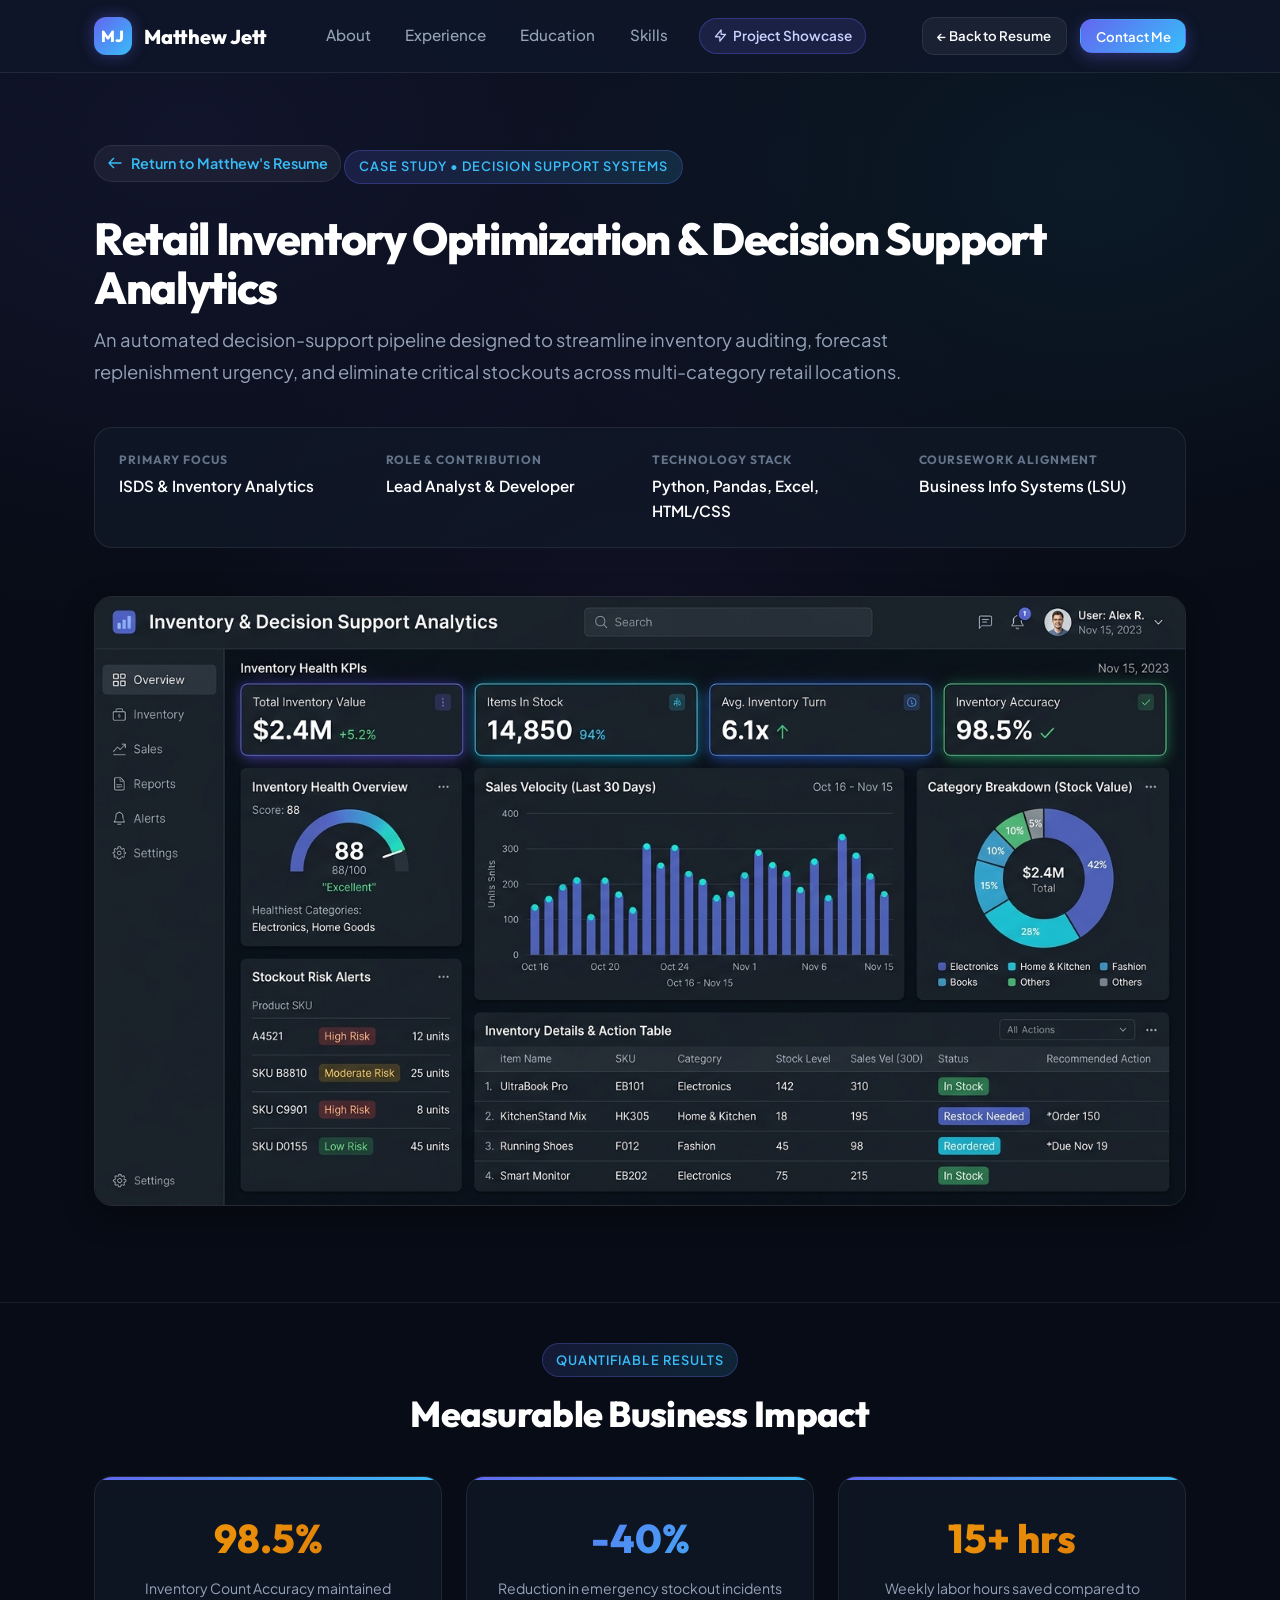
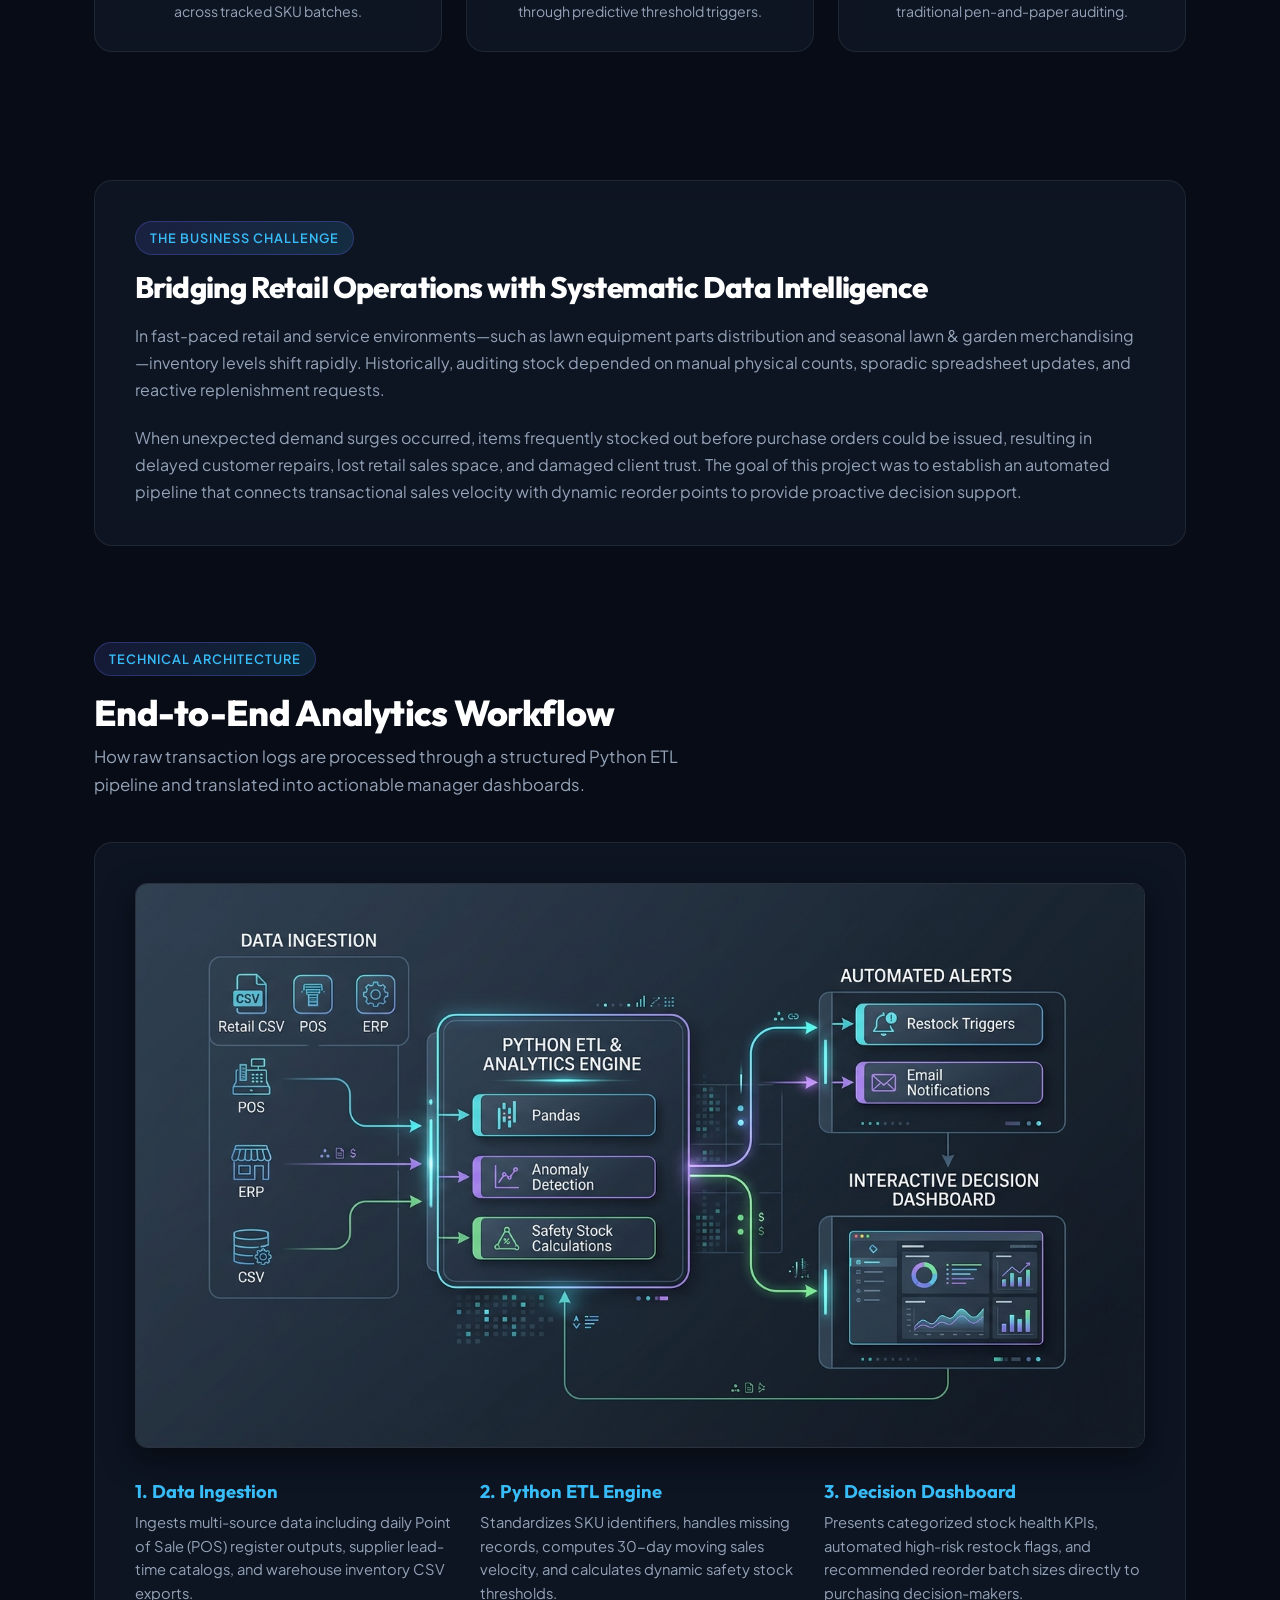
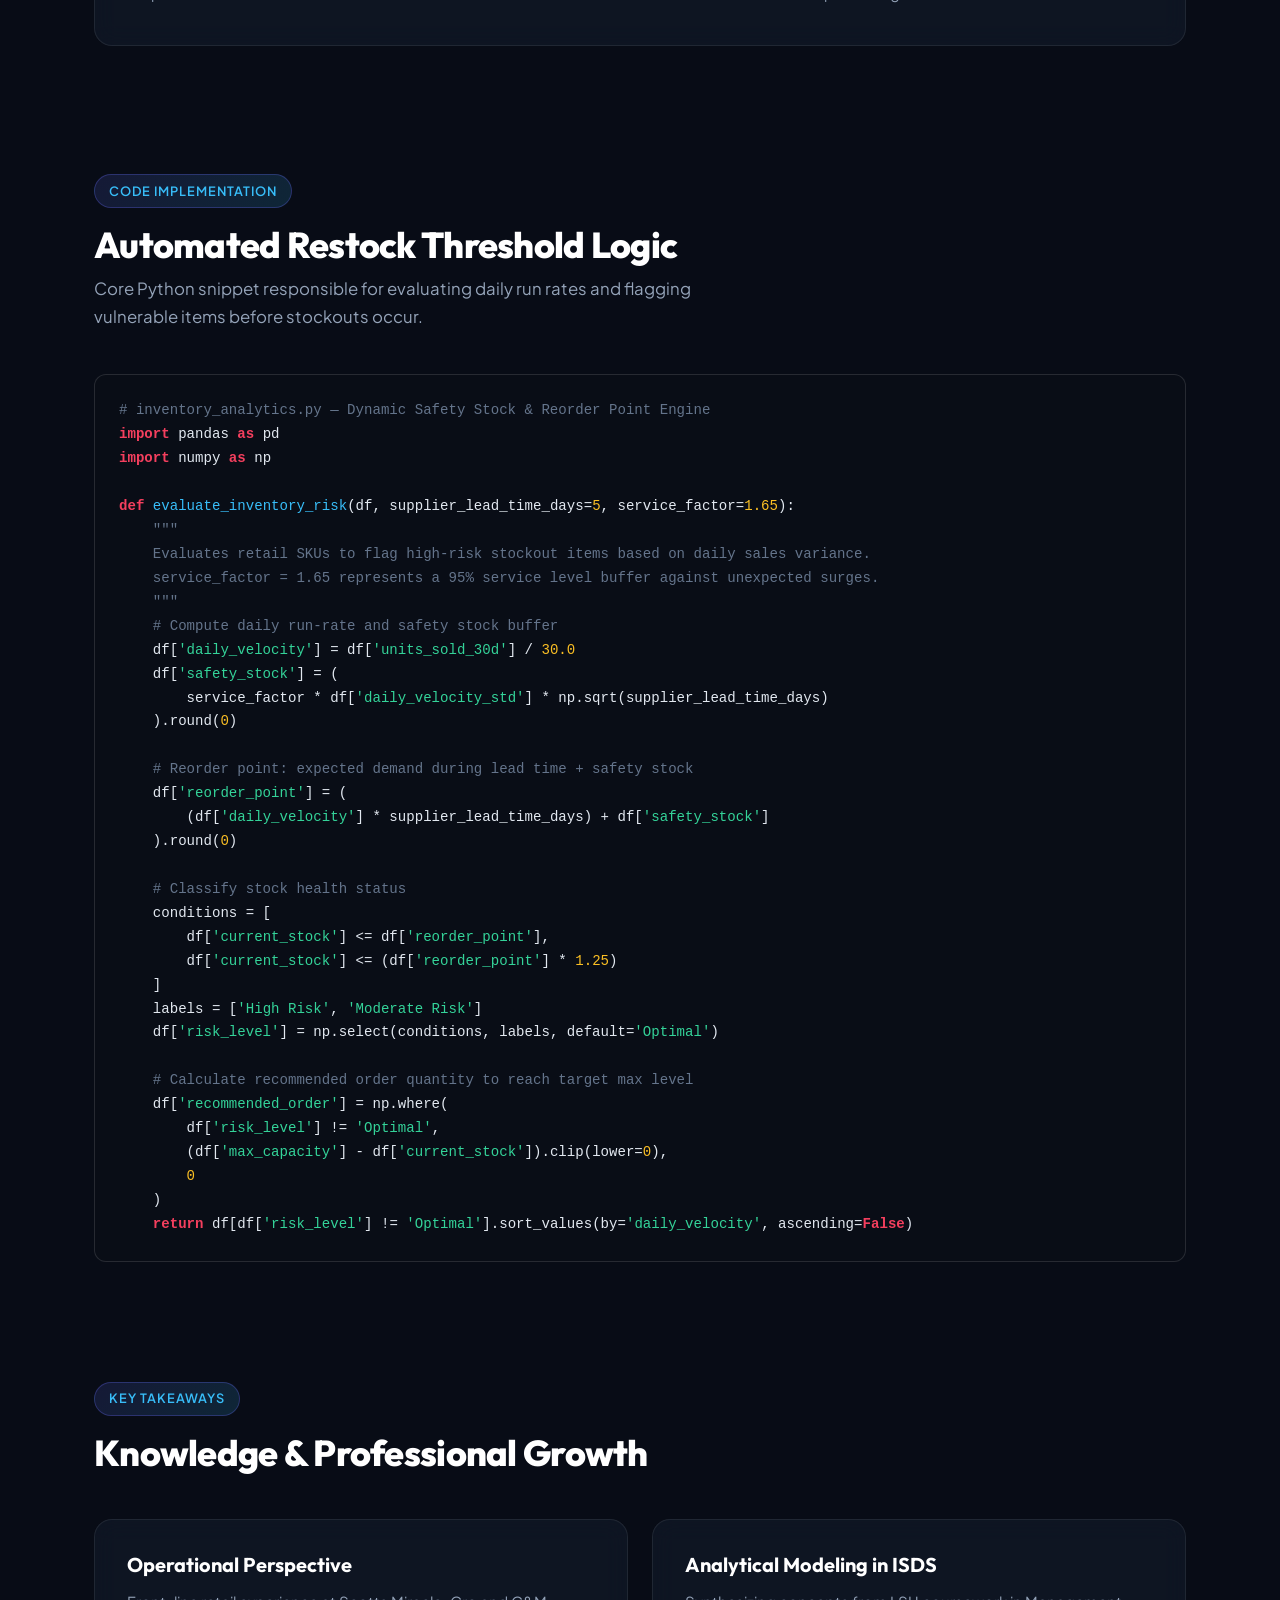
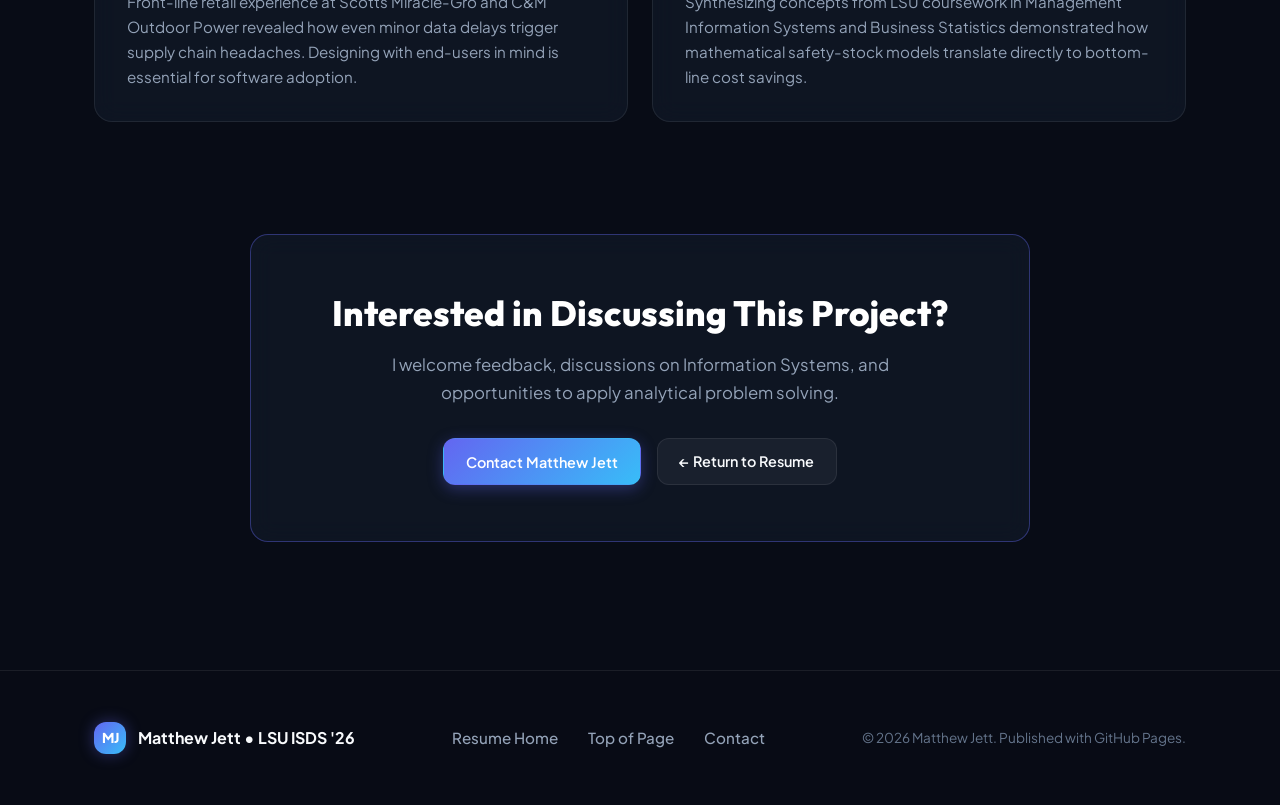
==== project.html @ 6f2dfeb3 "Launch Matthew Jett resume and project showcase website" ====
<!DOCTYPE html>
<html lang="en">
<head>
  <meta charset="UTF-8">
  <meta name="viewport" content="width=device-width, initial-scale=1.0">
  <meta name="description" content="Retail Inventory Optimization & Decision Support Analytics — Project case study by Matthew Jett, LSU Information Systems and Decision Sciences.">
  <meta name="keywords" content="Matthew Jett, Project, Inventory Analytics, Python, Excel, Decision Support Systems, ISDS, LSU">
  <meta name="author" content="Matthew Jett">

  <title>Retail Inventory & Decision Support Analytics | Matthew Jett Project Showcase</title>

  <!-- Preconnect to Google Fonts -->
  <link rel="preconnect" href="https://fonts.googleapis.com">
  <link rel="preconnect" href="https://fonts.gstatic.com" crossorigin>

  <!-- Stylesheet -->
  <link rel="stylesheet" href="./css/style.css">
</head>
<body>

  <!-- =========================================================================
       NAVIGATION BAR
       ========================================================================= -->
  <header class="navbar" id="navbar">
    <div class="container nav-container">
      <a href="./index.html" class="nav-brand" aria-label="Matthew Jett Home">
        <div class="brand-monogram">MJ</div>
        <span>Matthew Jett</span>
      </a>

      <!-- Navigation Links -->
      <nav>
        <ul class="nav-menu" id="navMenu">
          <li><a href="./index.html#about" class="nav-link">About</a></li>
          <li><a href="./index.html#experience" class="nav-link">Experience</a></li>
          <li><a href="./index.html#education" class="nav-link">Education</a></li>
          <li><a href="./index.html#skills" class="nav-link">Skills</a></li>
          <li>
            <a href="./project.html" class="nav-link-badge active">
              <svg width="15" height="15" fill="none" viewBox="0 0 24 24" stroke="currentColor">
                <path stroke-linecap="round" stroke-linejoin="round" stroke-width="2" d="M13 10V3L4 14h7v7l9-11h-7z" />
              </svg>
              Project Showcase
            </a>
          </li>
        </ul>
      </nav>

      <!-- Nav Actions -->
      <div class="nav-actions">
        <a href="./index.html" class="btn btn-secondary btn-sm" id="navBackResumeBtn">
          ← Back to Resume
        </a>
        <button type="button" class="btn btn-primary btn-sm js-open-contact" id="navContactBtn">
          Contact Me
        </button>
        <button type="button" class="nav-toggle" id="navToggle" aria-label="Toggle navigation menu" aria-expanded="false">
          <svg width="22" height="22" fill="none" viewBox="0 0 24 24" stroke="currentColor">
            <path stroke-linecap="round" stroke-linejoin="round" stroke-width="2" d="M4 6h16M4 12h16m-7 6h7" />
          </svg>
        </button>
      </div>
    </div>
  </header>

  <main>
    <!-- =========================================================================
         PROJECT HERO SECTION
         ========================================================================= -->
    <section class="section project-hero">
      <div class="container">
        <a href="./index.html" class="back-link">
          <svg width="16" height="16" fill="none" viewBox="0 0 24 24" stroke="currentColor">
            <path stroke-linecap="round" stroke-linejoin="round" stroke-width="2" d="M10 19l-7-7m0 0l7-7m-7 7h18" />
          </svg>
          Return to Matthew's Resume
        </a>

        <div class="section-tag">Case Study • Decision Support Systems</div>
        <h1 class="hero-title" style="font-size: 2.8rem; margin-top: 0.5rem;">
          Retail Inventory Optimization &amp; Decision Support Analytics
        </h1>
        <p class="hero-bio" style="max-width: 820px; font-size: 1.15rem;">
          An automated decision-support pipeline designed to streamline inventory auditing, 
          forecast replenishment urgency, and eliminate critical stockouts across multi-category retail locations.
        </p>

        <!-- Project Metadata Strip -->
        <div class="project-meta-grid">
          <div class="proj-meta-item">
            <h4>Primary Focus</h4>
            <p>ISDS &amp; Inventory Analytics</p>
          </div>
          <div class="proj-meta-item">
            <h4>Role &amp; Contribution</h4>
            <p>Lead Analyst &amp; Developer</p>
          </div>
          <div class="proj-meta-item">
            <h4>Technology Stack</h4>
            <p>Python, Pandas, Excel, HTML/CSS</p>
          </div>
          <div class="proj-meta-item">
            <h4>Coursework Alignment</h4>
            <p>Business Info Systems (LSU)</p>
          </div>
        </div>

        <!-- Featured Dashboard Visual -->
        <div class="project-showcase-preview">
          <img src="./assets/images/dashboard-preview.jpg" alt="Retail Inventory and Decision Support Analytics Interactive Dashboard Mockup" loading="lazy">
        </div>
      </div>
    </section>

    <!-- =========================================================================
         KEY IMPACT METRICS
         ========================================================================= -->
    <section class="section" style="padding: 2.5rem 0;">
      <div class="container">
        <div class="section-header" style="text-align: center; margin-bottom: 2rem;">
          <span class="section-tag">Quantifiable Results</span>
          <h2 class="section-title">Measurable Business Impact</h2>
        </div>

        <div class="metrics-grid">
          <div class="metric-card card card-glow-accent">
            <div class="metric-number text-gold">98.5%</div>
            <div class="metric-desc">Inventory Count Accuracy maintained across tracked SKU batches.</div>
          </div>
          <div class="metric-card card card-glow-accent">
            <div class="metric-number text-gradient">-40%</div>
            <div class="metric-desc">Reduction in emergency stockout incidents through predictive threshold triggers.</div>
          </div>
          <div class="metric-card card card-glow-accent">
            <div class="metric-number text-gold">15+ hrs</div>
            <div class="metric-desc">Weekly labor hours saved compared to traditional pen-and-paper auditing.</div>
          </div>
        </div>
      </div>
    </section>

    <!-- =========================================================================
         PROBLEM STATEMENT & OPERATIONAL BACKGROUND
         ========================================================================= -->
    <section class="section" style="padding: 3rem 0;">
      <div class="container">
        <div class="card" style="padding: 2.5rem;">
          <span class="section-tag">The Business Challenge</span>
          <h2 class="section-title" style="font-size: 1.85rem; margin-bottom: 1rem;">
            Bridging Retail Operations with Systematic Data Intelligence
          </h2>
          <p style="font-size: 1rem; color: var(--text-secondary); line-height: 1.7; margin-bottom: 1.25rem;">
            In fast-paced retail and service environments—such as lawn equipment parts distribution and seasonal lawn &amp; garden merchandising—inventory levels shift rapidly. 
            Historically, auditing stock depended on manual physical counts, sporadic spreadsheet updates, and reactive replenishment requests.
          </p>
          <p style="font-size: 1rem; color: var(--text-secondary); line-height: 1.7;">
            When unexpected demand surges occurred, items frequently stocked out before purchase orders could be issued, 
            resulting in delayed customer repairs, lost retail sales space, and damaged client trust. 
            The goal of this project was to establish an automated pipeline that connects transactional sales velocity with dynamic reorder points to provide proactive decision support.
          </p>
        </div>
      </div>
    </section>

    <!-- =========================================================================
         SYSTEM ARCHITECTURE & WORKFLOW
         ========================================================================= -->
    <section class="section" style="padding: 3rem 0;">
      <div class="container">
        <div class="section-header">
          <span class="section-tag">Technical Architecture</span>
          <h2 class="section-title">End-to-End Analytics Workflow</h2>
          <p class="section-subtitle">
            How raw transaction logs are processed through a structured Python ETL pipeline and translated into actionable manager dashboards.
          </p>
        </div>

        <div class="card" style="padding: 2.5rem; margin-bottom: 2rem;">
          <div class="spotlight-img-wrapper" style="margin-bottom: 2rem;">
            <img src="./assets/images/pipeline-diagram.jpg" alt="Data Ingestion, Python ETL, and Decision Dashboard Architecture" loading="lazy">
          </div>

          <div style="display: grid; grid-template-columns: repeat(auto-fit, minmax(260px, 1fr)); gap: 1.5rem;">
            <div>
              <h3 style="font-size: 1.15rem; margin-bottom: 0.5rem; color: var(--accent-secondary);">1. Data Ingestion</h3>
              <p style="font-size: 0.92rem; color: var(--text-secondary); line-height: 1.6;">
                Ingests multi-source data including daily Point of Sale (POS) register outputs, supplier lead-time catalogs, and warehouse inventory CSV exports.
              </p>
            </div>
            <div>
              <h3 style="font-size: 1.15rem; margin-bottom: 0.5rem; color: var(--accent-secondary);">2. Python ETL Engine</h3>
              <p style="font-size: 0.92rem; color: var(--text-secondary); line-height: 1.6;">
                Standardizes SKU identifiers, handles missing records, computes 30-day moving sales velocity, and calculates dynamic safety stock thresholds.
              </p>
            </div>
            <div>
              <h3 style="font-size: 1.15rem; margin-bottom: 0.5rem; color: var(--accent-secondary);">3. Decision Dashboard</h3>
              <p style="font-size: 0.92rem; color: var(--text-secondary); line-height: 1.6;">
                Presents categorized stock health KPIs, automated high-risk restock flags, and recommended reorder batch sizes directly to purchasing decision-makers.
              </p>
            </div>
          </div>
        </div>
      </div>
    </section>

    <!-- =========================================================================
         CODE HIGHLIGHT (PYTHON AUTOMATION)
         ========================================================================= -->
    <section class="section" style="padding: 3rem 0;">
      <div class="container">
        <div class="section-header">
          <span class="section-tag">Code Implementation</span>
          <h2 class="section-title">Automated Restock Threshold Logic</h2>
          <p class="section-subtitle">
            Core Python snippet responsible for evaluating daily run rates and flagging vulnerable items before stockouts occur.
          </p>
        </div>

        <div class="code-snippet-box">
<pre><code><span class="code-comment"># inventory_analytics.py — Dynamic Safety Stock &amp; Reorder Point Engine</span>
<span class="code-keyword">import</span> pandas <span class="code-keyword">as</span> pd
<span class="code-keyword">import</span> numpy <span class="code-keyword">as</span> np

<span class="code-keyword">def</span> <span class="code-func">evaluate_inventory_risk</span>(df, supplier_lead_time_days=<span class="code-num">5</span>, service_factor=<span class="code-num">1.65</span>):
    <span class="code-comment">"""
    Evaluates retail SKUs to flag high-risk stockout items based on daily sales variance.
    service_factor = 1.65 represents a 95% service level buffer against unexpected surges.
    """</span>
    <span class="code-comment"># Compute daily run-rate and safety stock buffer</span>
    df[<span class="code-str">'daily_velocity'</span>] = df[<span class="code-str">'units_sold_30d'</span>] / <span class="code-num">30.0</span>
    df[<span class="code-str">'safety_stock'</span>] = (
        service_factor * df[<span class="code-str">'daily_velocity_std'</span>] * np.sqrt(supplier_lead_time_days)
    ).round(<span class="code-num">0</span>)
    
    <span class="code-comment"># Reorder point: expected demand during lead time + safety stock</span>
    df[<span class="code-str">'reorder_point'</span>] = (
        (df[<span class="code-str">'daily_velocity'</span>] * supplier_lead_time_days) + df[<span class="code-str">'safety_stock'</span>]
    ).round(<span class="code-num">0</span>)
    
    <span class="code-comment"># Classify stock health status</span>
    conditions = [
        df[<span class="code-str">'current_stock'</span>] &lt;= df[<span class="code-str">'reorder_point'</span>],
        df[<span class="code-str">'current_stock'</span>] &lt;= (df[<span class="code-str">'reorder_point'</span>] * <span class="code-num">1.25</span>)
    ]
    labels = [<span class="code-str">'High Risk'</span>, <span class="code-str">'Moderate Risk'</span>]
    df[<span class="code-str">'risk_level'</span>] = np.select(conditions, labels, default=<span class="code-str">'Optimal'</span>)
    
    <span class="code-comment"># Calculate recommended order quantity to reach target max level</span>
    df[<span class="code-str">'recommended_order'</span>] = np.where(
        df[<span class="code-str">'risk_level'</span>] != <span class="code-str">'Optimal'</span>,
        (df[<span class="code-str">'max_capacity'</span>] - df[<span class="code-str">'current_stock'</span>]).clip(lower=<span class="code-num">0</span>),
        <span class="code-num">0</span>
    )
    <span class="code-keyword">return</span> df[df[<span class="code-str">'risk_level'</span>] != <span class="code-str">'Optimal'</span>].sort_values(by=<span class="code-str">'daily_velocity'</span>, ascending=<span class="code-keyword">False</span>)
</code></pre>
        </div>
      </div>
    </section>

    <!-- =========================================================================
         KEY LEARNINGS & ACADEMIC VALUE
         ========================================================================= -->
    <section class="section" style="padding: 3rem 0;">
      <div class="container">
        <div class="section-header">
          <span class="section-tag">Key Takeaways</span>
          <h2 class="section-title">Knowledge &amp; Professional Growth</h2>
        </div>

        <div style="display: grid; grid-template-columns: repeat(auto-fit, minmax(320px, 1fr)); gap: 1.5rem;">
          <div class="card">
            <h3 style="font-size: 1.25rem; margin-bottom: 0.75rem; color: #fff;">Operational Perspective</h3>
            <p style="font-size: 0.95rem; color: var(--text-secondary); line-height: 1.65;">
              Front-line retail experience at Scotts Miracle-Gro and C&amp;M Outdoor Power revealed how even minor data delays trigger supply chain headaches. Designing with end-users in mind is essential for software adoption.
            </p>
          </div>

          <div class="card">
            <h3 style="font-size: 1.25rem; margin-bottom: 0.75rem; color: #fff;">Analytical Modeling in ISDS</h3>
            <p style="font-size: 0.95rem; color: var(--text-secondary); line-height: 1.65;">
              Synthesizing concepts from LSU coursework in Management Information Systems and Business Statistics demonstrated how mathematical safety-stock models translate directly to bottom-line cost savings.
            </p>
          </div>
        </div>
      </div>
    </section>

    <!-- =========================================================================
         NEXT STEPS / CALL TO ACTION
         ========================================================================= -->
    <section class="section" style="padding: 4rem 0;">
      <div class="container" style="text-align: center;">
        <div class="card" style="padding: 3.5rem 2rem; max-width: 780px; margin: 0 auto; border-color: rgba(99, 102, 241, 0.4);">
          <h2 style="font-size: 2.2rem; font-weight: 800; margin-bottom: 1rem;">
            Interested in Discussing This Project?
          </h2>
          <p style="font-size: 1.05rem; color: var(--text-secondary); margin-bottom: 2rem; max-width: 600px; margin-left: auto; margin-right: auto;">
            I welcome feedback, discussions on Information Systems, and opportunities to apply analytical problem solving.
          </p>
          <div style="display: flex; justify-content: center; gap: 1rem; flex-wrap: wrap;">
            <button type="button" class="btn btn-primary js-open-contact" id="projectCtaContactBtn">
              Contact Matthew Jett
            </button>
            <a href="./index.html" class="btn btn-secondary">
              ← Return to Resume
            </a>
          </div>
        </div>
      </div>
    </section>
  </main>

  <!-- =========================================================================
       CONTACT MODAL (Triggered by Contact Me buttons)
       ========================================================================= -->
  <div class="modal-overlay" id="contactModal" role="dialog" aria-modal="true" aria-labelledby="modalTitle">
    <div class="modal-card">
      <button type="button" class="modal-close-btn" id="closeModalBtn" aria-label="Close dialog">&times;</button>
      
      <div class="modal-header">
        <div class="section-tag" style="margin-bottom: 0.5rem;">Get In Touch</div>
        <h3 class="modal-title" id="modalTitle">Contact Matthew Jett</h3>
        <p style="font-size: 0.9rem; color: var(--text-secondary);">
          Feel free to reach out directly via phone or email for opportunities, inquiries, or networking.
        </p>
      </div>

      <div class="modal-contacts-list">
        <!-- Phone Contact Tile -->
        <div class="contact-tile">
          <div class="contact-tile-info">
            <div class="contact-tile-icon">
              <svg width="20" height="20" fill="none" viewBox="0 0 24 24" stroke="currentColor">
                <path stroke-linecap="round" stroke-linejoin="round" stroke-width="2" d="M3 5a2 2 0 012-2h3.28a1 1 0 01.948.684l1.498 4.493a1 1 0 01-.502 1.21l-2.257 1.13a11.042 11.042 0 005.516 5.516l1.13-2.257a1 1 0 011.21-.502l4.493 1.498a1 1 0 01.684.949V19a2 2 0 01-2 2h-1C9.716 21 3 14.284 3 6V5z" />
              </svg>
            </div>
            <div>
              <div class="contact-tile-label">Phone Number</div>
              <div class="contact-tile-val">(225) 788-1050</div>
            </div>
          </div>
          <div style="display: flex; gap: 0.4rem;">
            <a href="tel:2257881050" class="btn btn-primary btn-sm" title="Call directly">Call</a>
            <button type="button" class="btn btn-secondary btn-sm" id="copyModalPhoneBtn" title="Copy phone number">Copy</button>
          </div>
        </div>

        <!-- Email Contact Tile -->
        <div class="contact-tile">
          <div class="contact-tile-info">
            <div class="contact-tile-icon">
              <svg width="20" height="20" fill="none" viewBox="0 0 24 24" stroke="currentColor">
                <path stroke-linecap="round" stroke-linejoin="round" stroke-width="2" d="M3 8l7.89 5.26a2 2 0 002.22 0L21 8M5 19h14a2 2 0 002-2V7a2 2 0 00-2-2H5a2 2 0 00-2 2v10a2 2 0 002 2z" />
              </svg>
            </div>
            <div>
              <div class="contact-tile-label">Direct Email</div>
              <div class="contact-tile-val">matthewpjett@gmail.com</div>
            </div>
          </div>
          <div style="display: flex; gap: 0.4rem;">
            <a href="mailto:matthewpjett@gmail.com" class="btn btn-primary btn-sm" title="Compose email">Email</a>
            <button type="button" class="btn btn-secondary btn-sm" id="copyModalEmailBtn" title="Copy email address">Copy</button>
          </div>
        </div>

        <!-- Location Tile -->
        <div class="contact-tile">
          <div class="contact-tile-info">
            <div class="contact-tile-icon">
              <svg width="20" height="20" fill="none" viewBox="0 0 24 24" stroke="currentColor">
                <path stroke-linecap="round" stroke-linejoin="round" stroke-width="2" d="M17.657 16.657L13.414 20.9a1.998 1.998 0 01-2.827 0l-4.244-4.243a8 8 0 1111.314 0z" />
              </svg>
            </div>
            <div>
              <div class="contact-tile-label">Location</div>
              <div class="contact-tile-val">Denham Springs, Louisiana</div>
            </div>
          </div>
          <span class="chip">US Central</span>
        </div>
      </div>
    </div>
  </div>

  <!-- =========================================================================
       FOOTER
       ========================================================================= -->
  <footer class="footer">
    <div class="container footer-content">
      <div class="footer-brand">
        <div class="brand-monogram" style="width: 2rem; height: 2rem; font-size: 0.85rem;">MJ</div>
        <span>Matthew Jett • LSU ISDS '26</span>
      </div>

      <div class="footer-links">
        <a href="./index.html" class="nav-link">Resume Home</a>
        <a href="#navbar" class="nav-link">Top of Page</a>
        <a href="#" class="nav-link js-open-contact">Contact</a>
      </div>

      <div class="footer-copy">
        &copy; 2026 Matthew Jett. Published with GitHub Pages.
      </div>
    </div>
  </footer>

  <!-- Script -->
  <script src="./js/main.js"></script>
</body>
</html>
---- css/style.css ----
/* ==========================================================================
   MATTHEW JETT — RESUME & PORTFOLIO STYLESHEET
   Design System, Glassmorphic UI, Responsive Layout & Print Optimization
   ========================================================================== */

/* --- Google Fonts Import --- */
@import url('https://fonts.googleapis.com/css2?family=Outfit:wght@400;500;600;700;800&family=Plus+Jakarta+Sans:wght@300;400;500;600;700&family=JetBrains+Mono:wght@400;500&display=swap');

/* --- Design Tokens & CSS Variables --- */
:root {
  --bg-deep: #080c16;
  --bg-surface: #0f172a;
  --bg-card: rgba(17, 24, 39, 0.75);
  --bg-card-hover: rgba(28, 41, 68, 0.85);
  --bg-glass: rgba(15, 23, 42, 0.85);
  --bg-pill: rgba(255, 255, 255, 0.05);

  --border-subtle: rgba(255, 255, 255, 0.08);
  --border-card: rgba(255, 255, 255, 0.12);
  --border-focus: #6366f1;

  --text-main: #f8fafc;
  --text-secondary: #94a3b8;
  --text-muted: #64748b;
  --text-bright: #ffffff;

  --accent-primary: #6366f1;       /* Tech Indigo */
  --accent-secondary: #38bdf8;     /* Cyber Cyan */
  --accent-gold: #f59e0b;          /* LSU Warm Gold */
  --accent-emerald: #10b981;       /* Success Emerald */
  --accent-purple: #8b5cf6;        /* Royal Violet */

  --gradient-accent: linear-gradient(135deg, #6366f1 0%, #38bdf8 100%);
  --gradient-gold: linear-gradient(135deg, #f59e0b 0%, #d97706 100%);
  --gradient-badge: linear-gradient(135deg, rgba(99, 102, 241, 0.15) 0%, rgba(56, 189, 248, 0.15) 100%);
  --gradient-glow: radial-gradient(circle at 50% 0%, rgba(99, 102, 241, 0.18), transparent 70%);

  --font-body: 'Plus Jakarta Sans', system-ui, -apple-system, sans-serif;
  --font-heading: 'Outfit', 'Plus Jakarta Sans', sans-serif;
  --font-mono: 'JetBrains Mono', monospace;

  --shadow-sm: 0 2px 10px rgba(0, 0, 0, 0.2);
  --shadow-md: 0 10px 30px rgba(0, 0, 0, 0.35);
  --shadow-glow: 0 0 30px rgba(99, 102, 241, 0.25);

  --radius-sm: 6px;
  --radius-md: 12px;
  --radius-lg: 18px;
  --radius-full: 9999px;

  --transition-fast: 0.18s ease;
  --transition-base: 0.25s cubic-bezier(0.16, 1, 0.3, 1);
  --transition-smooth: 0.4s cubic-bezier(0.16, 1, 0.3, 1);

  --container-max: 1140px;
}

/* --- Global Reset & Box Sizing --- */
*, *::before, *::after {
  box-sizing: border-box;
  margin: 0;
  padding: 0;
}

html {
  scroll-behavior: smooth;
  color-scheme: dark;
  font-size: 16px;
}

body {
  background-color: var(--bg-deep);
  color: var(--text-main);
  font-family: var(--font-body);
  line-height: 1.65;
  overflow-x: hidden;
  background-image: 
    radial-gradient(at 15% 15%, rgba(99, 102, 241, 0.1) 0px, transparent 45%),
    radial-gradient(at 85% 20%, rgba(56, 189, 248, 0.08) 0px, transparent 40%),
    radial-gradient(at 50% 75%, rgba(139, 92, 246, 0.07) 0px, transparent 50%);
  background-attachment: fixed;
  min-height: 100vh;
}

/* --- Typography --- */
h1, h2, h3, h4, h5, h6 {
  font-family: var(--font-heading);
  color: var(--text-bright);
  line-height: 1.25;
  font-weight: 700;
}

a {
  color: inherit;
  text-decoration: none;
  transition: var(--transition-base);
}

p {
  color: var(--text-secondary);
}

/* --- Container & Utilities --- */
.container {
  max-width: var(--container-max);
  margin: 0 auto;
  padding: 0 1.5rem;
}

.text-gradient {
  background: var(--gradient-accent);
  -webkit-background-clip: text;
  -webkit-text-fill-color: transparent;
  background-clip: text;
}

.text-gold {
  background: var(--gradient-gold);
  -webkit-background-clip: text;
  -webkit-text-fill-color: transparent;
  background-clip: text;
}

.section {
  padding: 5rem 0;
  position: relative;
}

.section-header {
  margin-bottom: 2.75rem;
}

.section-tag {
  display: inline-flex;
  align-items: center;
  gap: 0.5rem;
  padding: 0.35rem 0.85rem;
  background: var(--gradient-badge);
  border: 1px solid rgba(99, 102, 241, 0.3);
  border-radius: var(--radius-full);
  font-size: 0.8rem;
  font-weight: 600;
  color: var(--accent-secondary);
  text-transform: uppercase;
  letter-spacing: 0.08em;
  margin-bottom: 0.85rem;
}

.section-title {
  font-size: 2.25rem;
  font-weight: 800;
  letter-spacing: -0.02em;
}

.section-subtitle {
  font-size: 1.05rem;
  color: var(--text-secondary);
  margin-top: 0.5rem;
  max-width: 650px;
}

/* --- Navigation Bar --- */
.navbar {
  position: sticky;
  top: 0;
  z-index: 1000;
  background: var(--bg-glass);
  backdrop-filter: blur(16px);
  -webkit-backdrop-filter: blur(16px);
  border-bottom: 1px solid var(--border-subtle);
  transition: var(--transition-base);
}

.navbar.scrolled {
  box-shadow: 0 4px 20px rgba(0, 0, 0, 0.4);
}

.nav-container {
  display: flex;
  align-items: center;
  justify-content: space-between;
  height: 4.5rem;
}

.nav-brand {
  display: flex;
  align-items: center;
  gap: 0.75rem;
  font-family: var(--font-heading);
  font-weight: 800;
  font-size: 1.25rem;
  color: var(--text-bright);
}

.brand-monogram {
  width: 2.35rem;
  height: 2.35rem;
  border-radius: var(--radius-md);
  background: var(--gradient-accent);
  color: #fff;
  display: flex;
  align-items: center;
  justify-content: center;
  font-size: 1rem;
  font-weight: 800;
  box-shadow: 0 0 15px rgba(99, 102, 241, 0.4);
}

.nav-menu {
  display: flex;
  align-items: center;
  gap: 1.75rem;
  list-style: none;
}

.nav-link {
  color: var(--text-secondary);
  font-weight: 500;
  font-size: 0.95rem;
  padding: 0.4rem 0.2rem;
  position: relative;
}

.nav-link:hover, .nav-link.active {
  color: var(--text-bright);
}

.nav-link.active::after {
  content: '';
  position: absolute;
  bottom: -4px;
  left: 0;
  width: 100%;
  height: 2px;
  background: var(--gradient-accent);
  border-radius: 2px;
}

.nav-link-badge {
  display: inline-flex;
  align-items: center;
  gap: 0.35rem;
  padding: 0.35rem 0.8rem;
  background: rgba(99, 102, 241, 0.15);
  border: 1px solid rgba(99, 102, 241, 0.35);
  border-radius: var(--radius-full);
  color: #c7d2fe;
  font-size: 0.85rem;
  font-weight: 600;
  transition: var(--transition-base);
}

.nav-link-badge:hover {
  background: rgba(99, 102, 241, 0.3);
  color: #ffffff;
  border-color: var(--accent-secondary);
  transform: translateY(-1px);
}

.nav-actions {
  display: flex;
  align-items: center;
  gap: 0.85rem;
}

.nav-toggle {
  display: none;
  background: transparent;
  border: 1px solid var(--border-subtle);
  border-radius: var(--radius-sm);
  color: var(--text-main);
  padding: 0.5rem;
  cursor: pointer;
}

/* --- Buttons --- */
.btn {
  display: inline-flex;
  align-items: center;
  justify-content: center;
  gap: 0.5rem;
  padding: 0.65rem 1.35rem;
  font-family: var(--font-body);
  font-size: 0.9rem;
  font-weight: 600;
  border-radius: var(--radius-md);
  border: 1px solid transparent;
  cursor: pointer;
  transition: var(--transition-base);
}

.btn-primary {
  background: var(--gradient-accent);
  color: #ffffff;
  box-shadow: 0 4px 15px rgba(99, 102, 241, 0.35);
}

.btn-primary:hover {
  box-shadow: 0 6px 25px rgba(99, 102, 241, 0.5);
  transform: translateY(-2px);
}

.btn-secondary {
  background: rgba(255, 255, 255, 0.05);
  color: var(--text-main);
  border-color: var(--border-subtle);
}

.btn-secondary:hover {
  background: rgba(255, 255, 255, 0.1);
  border-color: rgba(255, 255, 255, 0.25);
  color: #fff;
  transform: translateY(-2px);
}

.btn-outline-gold {
  background: rgba(245, 158, 11, 0.1);
  border-color: rgba(245, 158, 11, 0.35);
  color: #fcd34d;
}

.btn-outline-gold:hover {
  background: rgba(245, 158, 11, 0.2);
  border-color: #f59e0b;
  color: #fff;
  transform: translateY(-2px);
}

.btn-sm {
  padding: 0.45rem 0.9rem;
  font-size: 0.825rem;
}

/* --- Hero Section --- */
.hero-section {
  padding: 4.5rem 0 3.5rem;
  position: relative;
}

.hero-grid {
  display: grid;
  grid-template-columns: 1fr auto;
  gap: 3rem;
  align-items: center;
}

.hero-pill-badge {
  display: inline-flex;
  align-items: center;
  gap: 0.5rem;
  padding: 0.4rem 1rem;
  background: rgba(245, 158, 11, 0.12);
  border: 1px solid rgba(245, 158, 11, 0.3);
  border-radius: var(--radius-full);
  color: #fbbf24;
  font-size: 0.85rem;
  font-weight: 600;
  margin-bottom: 1.25rem;
}

.hero-pill-badge .lsu-dot {
  width: 8px;
  height: 8px;
  border-radius: 50%;
  background-color: #f59e0b;
  box-shadow: 0 0 10px #f59e0b;
}

.hero-title {
  font-size: 3.5rem;
  font-weight: 800;
  letter-spacing: -0.03em;
  line-height: 1.1;
  margin-bottom: 0.75rem;
}

.hero-role {
  font-size: 1.45rem;
  font-weight: 600;
  color: #c7d2fe;
  margin-bottom: 1.25rem;
}

.hero-bio {
  font-size: 1.1rem;
  color: var(--text-secondary);
  line-height: 1.7;
  max-width: 680px;
  margin-bottom: 2rem;
}

.hero-meta-bar {
  display: flex;
  flex-wrap: wrap;
  gap: 1.25rem;
  margin-bottom: 2rem;
}

.meta-item {
  display: inline-flex;
  align-items: center;
  gap: 0.5rem;
  font-size: 0.95rem;
  color: var(--text-secondary);
  background: var(--bg-pill);
  padding: 0.45rem 0.95rem;
  border-radius: var(--radius-md);
  border: 1px solid var(--border-subtle);
}

.meta-item svg {
  color: var(--accent-secondary);
}

.hero-cta-group {
  display: flex;
  flex-wrap: wrap;
  align-items: center;
  gap: 1rem;
}

/* Quick Interactive Copy Email Pill */
.email-copy-pill {
  display: inline-flex;
  align-items: center;
  gap: 0.6rem;
  padding: 0.55rem 1rem;
  background: rgba(255, 255, 255, 0.04);
  border: 1px dashed rgba(255, 255, 255, 0.2);
  border-radius: var(--radius-md);
  color: var(--text-main);
  font-size: 0.88rem;
  cursor: pointer;
  transition: var(--transition-base);
}

.email-copy-pill:hover {
  background: rgba(99, 102, 241, 0.12);
  border-color: var(--accent-primary);
  color: #fff;
}

.copy-status-text {
  font-size: 0.75rem;
  color: var(--accent-secondary);
}

/* Quick Highlight Stats Ribbon */
.stats-ribbon {
  display: grid;
  grid-template-columns: repeat(4, 1fr);
  gap: 1.25rem;
  margin-top: 3.5rem;
  padding: 1.5rem 2rem;
  background: var(--bg-card);
  border: 1px solid var(--border-subtle);
  border-radius: var(--radius-lg);
  backdrop-filter: blur(12px);
}

.stat-item {
  display: flex;
  flex-direction: column;
}

.stat-value {
  font-family: var(--font-heading);
  font-size: 1.75rem;
  font-weight: 800;
  color: var(--text-bright);
}

.stat-label {
  font-size: 0.825rem;
  color: var(--text-muted);
  text-transform: uppercase;
  letter-spacing: 0.05em;
  margin-top: 0.25rem;
}

/* --- Section Cards Common --- */
.card {
  background: var(--bg-card);
  border: 1px solid var(--border-subtle);
  border-radius: var(--radius-lg);
  padding: 2rem;
  backdrop-filter: blur(12px);
  -webkit-backdrop-filter: blur(12px);
  transition: var(--transition-smooth);
  position: relative;
  overflow: hidden;
}

.card:hover {
  border-color: var(--border-card);
  background: var(--bg-card-hover);
  transform: translateY(-3px);
  box-shadow: var(--shadow-md);
}

.card-glow-accent::before {
  content: '';
  position: absolute;
  top: 0;
  left: 0;
  width: 100%;
  height: 3px;
  background: var(--gradient-accent);
}

/* --- Education Section --- */
.education-card {
  display: grid;
  grid-template-columns: auto 1fr;
  gap: 2rem;
  align-items: start;
}

.lsu-badge-container {
  width: 80px;
  height: 80px;
  border-radius: var(--radius-lg);
  background: linear-gradient(135deg, #461D7C 0%, #2A114B 100%);
  border: 2px solid #FDD023;
  display: flex;
  flex-direction: column;
  align-items: center;
  justify-content: center;
  font-family: var(--font-heading);
  box-shadow: 0 4px 20px rgba(70, 29, 124, 0.4);
}

.lsu-text {
  font-size: 1.5rem;
  font-weight: 900;
  color: #FDD023;
  line-height: 1;
}

.lsu-sub {
  font-size: 0.65rem;
  font-weight: 700;
  color: #ffffff;
  text-transform: uppercase;
  letter-spacing: 0.1em;
}

.edu-header {
  display: flex;
  justify-content: space-between;
  align-items: flex-start;
  flex-wrap: wrap;
  gap: 1rem;
  margin-bottom: 0.5rem;
}

.edu-school {
  font-size: 1.45rem;
  font-weight: 700;
}

.edu-date {
  font-size: 0.88rem;
  font-weight: 600;
  color: #fbbf24;
  background: rgba(245, 158, 11, 0.12);
  border: 1px solid rgba(245, 158, 11, 0.3);
  padding: 0.3rem 0.8rem;
  border-radius: var(--radius-full);
}

.edu-degree {
  font-size: 1.1rem;
  color: #c7d2fe;
  font-weight: 500;
  margin-bottom: 1.25rem;
}

.coursework-box {
  margin-top: 1.5rem;
  padding-top: 1.25rem;
  border-top: 1px solid var(--border-subtle);
}

.coursework-title {
  font-size: 0.85rem;
  text-transform: uppercase;
  letter-spacing: 0.06em;
  color: var(--text-muted);
  font-weight: 600;
  margin-bottom: 0.85rem;
}

.tag-cloud {
  display: flex;
  flex-wrap: wrap;
  gap: 0.6rem;
}

.chip {
  display: inline-flex;
  align-items: center;
  gap: 0.35rem;
  padding: 0.35rem 0.75rem;
  background: rgba(255, 255, 255, 0.04);
  border: 1px solid rgba(255, 255, 255, 0.08);
  border-radius: var(--radius-full);
  font-size: 0.825rem;
  color: var(--text-secondary);
  transition: var(--transition-fast);
}

.chip:hover {
  background: rgba(99, 102, 241, 0.15);
  border-color: rgba(99, 102, 241, 0.4);
  color: #fff;
  transform: translateY(-1px);
}

.chip-gold {
  border-color: rgba(245, 158, 11, 0.25);
  color: #fde68a;
}

/* --- Experience Timeline --- */
.timeline-container {
  display: flex;
  flex-direction: column;
  gap: 1.75rem;
  position: relative;
}

.experience-card {
  display: grid;
  grid-template-columns: 240px 1fr;
  gap: 2rem;
  padding: 2.25rem;
}

.exp-sidebar {
  border-right: 1px solid var(--border-subtle);
  padding-right: 1.5rem;
}

.exp-period {
  font-size: 0.85rem;
  font-weight: 600;
  color: var(--accent-secondary);
  margin-bottom: 0.4rem;
}

.exp-company {
  font-size: 1.2rem;
  font-weight: 700;
  color: var(--text-bright);
  margin-bottom: 0.25rem;
}

.exp-location {
  font-size: 0.85rem;
  color: var(--text-muted);
  display: flex;
  align-items: center;
  gap: 0.35rem;
  margin-bottom: 0.85rem;
}

.exp-badge-active {
  display: inline-flex;
  align-items: center;
  gap: 0.4rem;
  padding: 0.25rem 0.65rem;
  background: rgba(16, 185, 129, 0.12);
  border: 1px solid rgba(16, 185, 129, 0.3);
  border-radius: var(--radius-full);
  font-size: 0.75rem;
  font-weight: 700;
  color: #34d399;
  text-transform: uppercase;
}

.exp-badge-active::before {
  content: '';
  width: 6px;
  height: 6px;
  border-radius: 50%;
  background-color: #34d399;
  box-shadow: 0 0 8px #34d399;
}

.exp-content {
  display: flex;
  flex-direction: column;
}

.exp-role-title {
  font-size: 1.35rem;
  font-weight: 700;
  margin-bottom: 1rem;
  color: #ffffff;
}

.exp-bullets {
  list-style: none;
  display: flex;
  flex-direction: column;
  gap: 0.75rem;
  margin-bottom: 1.25rem;
}

.exp-bullets li {
  position: relative;
  padding-left: 1.5rem;
  color: var(--text-secondary);
  font-size: 0.95rem;
  line-height: 1.6;
}

.exp-bullets li::before {
  content: '▹';
  position: absolute;
  left: 0;
  color: var(--accent-secondary);
  font-size: 1.1rem;
  line-height: 1.3;
}

.exp-tags {
  display: flex;
  flex-wrap: wrap;
  gap: 0.5rem;
  margin-top: auto;
  padding-top: 0.75rem;
}

/* --- Skills Matrix --- */
.skills-grid {
  display: grid;
  grid-template-columns: repeat(3, 1fr);
  gap: 1.5rem;
}

.skill-category-card {
  padding: 1.75rem;
}

.skill-cat-header {
  display: flex;
  align-items: center;
  gap: 0.75rem;
  margin-bottom: 1.25rem;
}

.skill-cat-icon {
  width: 2.5rem;
  height: 2.5rem;
  border-radius: var(--radius-md);
  background: rgba(99, 102, 241, 0.15);
  border: 1px solid rgba(99, 102, 241, 0.3);
  display: flex;
  align-items: center;
  justify-content: center;
  color: var(--accent-secondary);
}

.skill-cat-title {
  font-size: 1.15rem;
  font-weight: 700;
}

.skill-pills-list {
  display: flex;
  flex-wrap: wrap;
  gap: 0.6rem;
}

.skill-badge {
  display: inline-flex;
  align-items: center;
  gap: 0.45rem;
  padding: 0.45rem 0.85rem;
  background: rgba(255, 255, 255, 0.04);
  border: 1px solid rgba(255, 255, 255, 0.09);
  border-radius: var(--radius-md);
  font-size: 0.875rem;
  font-weight: 500;
  color: var(--text-main);
  transition: var(--transition-fast);
}

.skill-badge:hover {
  border-color: var(--accent-primary);
  background: rgba(99, 102, 241, 0.15);
  transform: translateY(-2px);
  color: #fff;
}

.skill-badge.featured {
  background: rgba(99, 102, 241, 0.12);
  border-color: rgba(99, 102, 241, 0.35);
  color: #c7d2fe;
}

/* --- Activities & Leadership --- */
.activities-card {
  display: grid;
  grid-template-columns: auto 1fr;
  gap: 2rem;
  align-items: center;
  background: linear-gradient(135deg, rgba(22, 30, 51, 0.85) 0%, rgba(15, 23, 42, 0.95) 100%);
  border: 1px solid rgba(56, 189, 248, 0.2);
}

.frat-badge {
  width: 90px;
  height: 90px;
  border-radius: 50%;
  background: linear-gradient(135deg, #1e3a8a 0%, #172554 100%);
  border: 2px solid #38bdf8;
  display: flex;
  align-items: center;
  justify-content: center;
  font-family: var(--font-heading);
  font-size: 1.4rem;
  font-weight: 900;
  color: #e0f2fe;
  box-shadow: 0 0 25px rgba(56, 189, 248, 0.3);
}

.activities-title {
  font-size: 1.35rem;
  font-weight: 700;
  margin-bottom: 0.35rem;
}

.activities-chapter {
  font-size: 0.95rem;
  color: var(--accent-secondary);
  font-weight: 600;
  margin-bottom: 0.75rem;
}

.activities-desc {
  font-size: 0.95rem;
  line-height: 1.65;
  color: var(--text-secondary);
}

/* --- Featured Project Spotlight Card on Resume Home --- */
.project-spotlight-card {
  display: grid;
  grid-template-columns: 1fr 1.1fr;
  gap: 2.5rem;
  align-items: center;
  background: linear-gradient(135deg, rgba(17, 24, 39, 0.9) 0%, rgba(15, 23, 42, 0.95) 100%);
  border: 1px solid rgba(99, 102, 241, 0.3);
  box-shadow: 0 10px 40px rgba(0, 0, 0, 0.4);
}

.project-spotlight-card:hover {
  border-color: rgba(99, 102, 241, 0.6);
  box-shadow: 0 15px 50px rgba(99, 102, 241, 0.2);
}

.spotlight-info {
  display: flex;
  flex-direction: column;
  gap: 1rem;
}

.spotlight-badge {
  display: inline-flex;
  align-items: center;
  gap: 0.4rem;
  width: fit-content;
  padding: 0.3rem 0.8rem;
  background: rgba(99, 102, 241, 0.2);
  border: 1px solid rgba(99, 102, 241, 0.4);
  border-radius: var(--radius-full);
  font-size: 0.8rem;
  font-weight: 700;
  color: #c7d2fe;
  text-transform: uppercase;
  letter-spacing: 0.05em;
}

.spotlight-title {
  font-size: 1.75rem;
  font-weight: 800;
  line-height: 1.25;
}

.spotlight-desc {
  font-size: 0.98rem;
  color: var(--text-secondary);
  line-height: 1.65;
}

.spotlight-tags {
  display: flex;
  flex-wrap: wrap;
  gap: 0.5rem;
}

.spotlight-img-wrapper {
  position: relative;
  border-radius: var(--radius-md);
  overflow: hidden;
  border: 1px solid rgba(255, 255, 255, 0.12);
  box-shadow: 0 10px 30px rgba(0, 0, 0, 0.5);
  transition: var(--transition-smooth);
}

.project-spotlight-card:hover .spotlight-img-wrapper {
  transform: scale(1.02);
  border-color: var(--accent-secondary);
}

.spotlight-img-wrapper img {
  width: 100%;
  height: auto;
  display: block;
}

/* --- Project Showcase Deep Dive Page (project.html) --- */
.project-hero {
  padding: 4.5rem 0 3rem;
  border-bottom: 1px solid var(--border-subtle);
  position: relative;
}

.back-link {
  display: inline-flex;
  align-items: center;
  gap: 0.5rem;
  font-size: 0.9rem;
  font-weight: 600;
  color: var(--accent-secondary);
  margin-bottom: 1.5rem;
  padding: 0.35rem 0.75rem;
  background: var(--bg-pill);
  border: 1px solid var(--border-subtle);
  border-radius: var(--radius-full);
}

.back-link:hover {
  background: rgba(56, 189, 248, 0.15);
  border-color: var(--accent-secondary);
  color: #fff;
  transform: translateX(-3px);
}

.project-meta-grid {
  display: grid;
  grid-template-columns: repeat(4, 1fr);
  gap: 1.5rem;
  margin-top: 2.5rem;
  padding: 1.5rem;
  background: var(--bg-card);
  border: 1px solid var(--border-subtle);
  border-radius: var(--radius-lg);
}

.proj-meta-item h4 {
  font-size: 0.75rem;
  text-transform: uppercase;
  letter-spacing: 0.08em;
  color: var(--text-muted);
  margin-bottom: 0.35rem;
}

.proj-meta-item p {
  font-size: 0.95rem;
  font-weight: 600;
  color: var(--text-bright);
}

.project-showcase-preview {
  margin: 3rem 0;
  border-radius: var(--radius-lg);
  overflow: hidden;
  border: 1px solid var(--border-card);
  box-shadow: var(--shadow-md);
}

.project-showcase-preview img {
  width: 100%;
  height: auto;
  display: block;
}

.metrics-grid {
  display: grid;
  grid-template-columns: repeat(3, 1fr);
  gap: 1.5rem;
  margin: 2.5rem 0;
}

.metric-card {
  padding: 1.75rem;
  text-align: center;
  background: var(--bg-card);
  border: 1px solid var(--border-subtle);
  border-radius: var(--radius-lg);
}

.metric-number {
  font-family: var(--font-heading);
  font-size: 2.5rem;
  font-weight: 800;
  margin-bottom: 0.35rem;
}

.metric-desc {
  font-size: 0.88rem;
  color: var(--text-secondary);
}

.code-snippet-box {
  background: #090d16;
  border: 1px solid var(--border-card);
  border-radius: var(--radius-md);
  padding: 1.5rem;
  font-family: var(--font-mono);
  font-size: 0.88rem;
  color: #e2e8f0;
  overflow-x: auto;
  margin: 1.5rem 0;
  line-height: 1.7;
}

.code-comment { color: #64748b; }
.code-keyword { color: #f43f5e; font-weight: 600; }
.code-func { color: #38bdf8; }
.code-str { color: #34d399; }
.code-num { color: #fbbf24; }

/* --- Contact Modal --- */
.modal-overlay {
  position: fixed;
  top: 0;
  left: 0;
  width: 100%;
  height: 100%;
  background: rgba(5, 8, 16, 0.85);
  backdrop-filter: blur(10px);
  -webkit-backdrop-filter: blur(10px);
  z-index: 2000;
  display: flex;
  align-items: center;
  justify-content: center;
  padding: 1.5rem;
  opacity: 0;
  pointer-events: none;
  transition: opacity 0.25s ease;
}

.modal-overlay.active {
  opacity: 1;
  pointer-events: auto;
}

.modal-card {
  background: var(--bg-surface);
  border: 1px solid var(--border-card);
  border-radius: var(--radius-lg);
  padding: 2.5rem;
  width: 100%;
  max-width: 480px;
  box-shadow: 0 25px 60px rgba(0, 0, 0, 0.7);
  transform: scale(0.95);
  transition: transform 0.25s cubic-bezier(0.16, 1, 0.3, 1);
  position: relative;
}

.modal-overlay.active .modal-card {
  transform: scale(1);
}

.modal-close-btn {
  position: absolute;
  top: 1.25rem;
  right: 1.25rem;
  background: transparent;
  border: none;
  color: var(--text-muted);
  font-size: 1.5rem;
  cursor: pointer;
  padding: 0.25rem;
  line-height: 1;
  transition: var(--transition-fast);
}

.modal-close-btn:hover {
  color: #fff;
}

.modal-header {
  margin-bottom: 1.5rem;
}

.modal-title {
  font-size: 1.5rem;
  font-weight: 800;
  margin-bottom: 0.35rem;
}

.modal-contacts-list {
  display: flex;
  flex-direction: column;
  gap: 1rem;
}

.contact-tile {
  display: flex;
  align-items: center;
  justify-content: space-between;
  padding: 1rem 1.25rem;
  background: rgba(255, 255, 255, 0.04);
  border: 1px solid var(--border-subtle);
  border-radius: var(--radius-md);
  transition: var(--transition-base);
}

.contact-tile:hover {
  background: rgba(99, 102, 241, 0.12);
  border-color: rgba(99, 102, 241, 0.3);
}

.contact-tile-info {
  display: flex;
  align-items: center;
  gap: 0.85rem;
}

.contact-tile-icon {
  width: 2.25rem;
  height: 2.25rem;
  border-radius: var(--radius-sm);
  background: rgba(99, 102, 241, 0.2);
  display: flex;
  align-items: center;
  justify-content: center;
  color: var(--accent-secondary);
}

.contact-tile-label {
  font-size: 0.75rem;
  text-transform: uppercase;
  color: var(--text-muted);
  letter-spacing: 0.05em;
}

.contact-tile-val {
  font-size: 0.95rem;
  font-weight: 600;
  color: var(--text-bright);
}

/* --- Footer --- */
.footer {
  border-top: 1px solid var(--border-subtle);
  background: rgba(8, 12, 22, 0.9);
  padding: 3rem 0;
  margin-top: 4rem;
}

.footer-content {
  display: flex;
  align-items: center;
  justify-content: space-between;
  flex-wrap: wrap;
  gap: 1.5rem;
}

.footer-brand {
  display: flex;
  align-items: center;
  gap: 0.75rem;
  font-weight: 700;
}

.footer-links {
  display: flex;
  gap: 1.5rem;
}

.footer-copy {
  font-size: 0.85rem;
  color: var(--text-muted);
}

/* --- Responsive Media Queries --- */
@media (max-width: 992px) {
  .hero-grid {
    grid-template-columns: 1fr;
    gap: 2rem;
  }

  .skills-grid {
    grid-template-columns: repeat(2, 1fr);
  }

  .experience-card {
    grid-template-columns: 1fr;
    gap: 1.25rem;
  }

  .exp-sidebar {
    border-right: none;
    border-bottom: 1px solid var(--border-subtle);
    padding-right: 0;
    padding-bottom: 1rem;
  }

  .project-spotlight-card {
    grid-template-columns: 1fr;
  }

  .project-meta-grid {
    grid-template-columns: repeat(2, 1fr);
  }

  .metrics-grid {
    grid-template-columns: 1fr;
  }

  .stats-ribbon {
    grid-template-columns: repeat(2, 1fr);
  }
}

@media (max-width: 768px) {
  .nav-menu {
    position: fixed;
    top: 4.5rem;
    left: 0;
    width: 100%;
    background: var(--bg-surface);
    border-bottom: 1px solid var(--border-subtle);
    flex-direction: column;
    padding: 1.5rem;
    gap: 1.25rem;
    display: none;
    box-shadow: 0 10px 30px rgba(0, 0, 0, 0.5);
  }

  .nav-menu.open {
    display: flex;
  }

  .nav-toggle {
    display: block;
  }

  .hero-title {
    font-size: 2.6rem;
  }

  .skills-grid {
    grid-template-columns: 1fr;
  }

  .education-card {
    grid-template-columns: 1fr;
  }

  .activities-card {
    grid-template-columns: 1fr;
    text-align: center;
  }

  .frat-badge {
    margin: 0 auto;
  }
}

@media (max-width: 480px) {
  .hero-title {
    font-size: 2.2rem;
  }

  .hero-cta-group {
    flex-direction: column;
    align-items: stretch;
  }

  .hero-cta-group .btn {
    width: 100%;
  }

  .stats-ribbon {
    grid-template-columns: 1fr;
  }
}

/* ==========================================================================
   PRINT OPTIMIZATION (@media print)
   Immaculate, single-page printable resume layout
   ========================================================================== */
@media print {
  @page {
    margin: 0.5in;
    size: letter portrait;
  }

  *, *::before, *::after {
    background: transparent !important;
    color: #000000 !important;
    box-shadow: none !important;
    text-shadow: none !important;
  }

  body {
    background: #ffffff !important;
    font-size: 11pt;
    line-height: 1.4;
    color: #111827 !important;
  }

  /* Hide interactive non-printable web UI components */
  .navbar,
  .footer,
  .nav-actions,
  .btn,
  .modal-overlay,
  .project-spotlight-card,
  .stats-ribbon,
  .email-copy-pill,
  .back-link,
  .nav-toggle {
    display: none !important;
  }

  .section {
    padding: 1rem 0 !important;
  }

  .hero-section {
    padding: 0 0 1rem !important;
    border-bottom: 2px solid #333;
    margin-bottom: 1rem;
  }

  .hero-title {
    font-size: 24pt !important;
    color: #000000 !important;
    margin-bottom: 0.2rem !important;
  }

  .hero-role {
    font-size: 13pt !important;
    color: #374151 !important;
    margin-bottom: 0.5rem !important;
  }

  .hero-meta-bar {
    display: flex !important;
    gap: 1.5rem !important;
    margin-bottom: 0.5rem !important;
    font-size: 10pt !important;
  }

  .card {
    border: none !important;
    padding: 0 !important;
    margin-bottom: 1rem !important;
    background: transparent !important;
  }

  .section-title {
    font-size: 14pt !important;
    text-transform: uppercase;
    border-bottom: 1px solid #999;
    padding-bottom: 0.25rem;
    margin-bottom: 0.75rem;
    letter-spacing: 0.05em;
  }

  .experience-card {
    display: block !important;
    padding: 0 !important;
    margin-bottom: 0.85rem !important;
    page-break-inside: avoid;
  }

  .exp-sidebar {
    border: none !important;
    padding: 0 !important;
    margin-bottom: 0.25rem !important;
  }

  .exp-company {
    font-size: 11pt !important;
    font-weight: bold !important;
    display: inline-block;
  }

  .exp-period {
    float: right;
    font-size: 10pt !important;
    font-weight: normal !important;
  }

  .exp-role-title {
    font-size: 11pt !important;
    font-style: italic;
    margin-bottom: 0.25rem !important;
  }

  .exp-bullets {
    padding-left: 1.25rem !important;
    margin-bottom: 0.5rem !important;
  }

  .exp-bullets li {
    padding-left: 0 !important;
    font-size: 10pt !important;
    line-height: 1.35 !important;
  }

  .exp-bullets li::before {
    display: none !important;
  }

  .chip, .skill-badge {
    border: 1px solid #ccc !important;
    background: #f3f4f6 !important;
    color: #111827 !important;
    font-size: 9pt !important;
    padding: 0.15rem 0.45rem !important;
  }
}
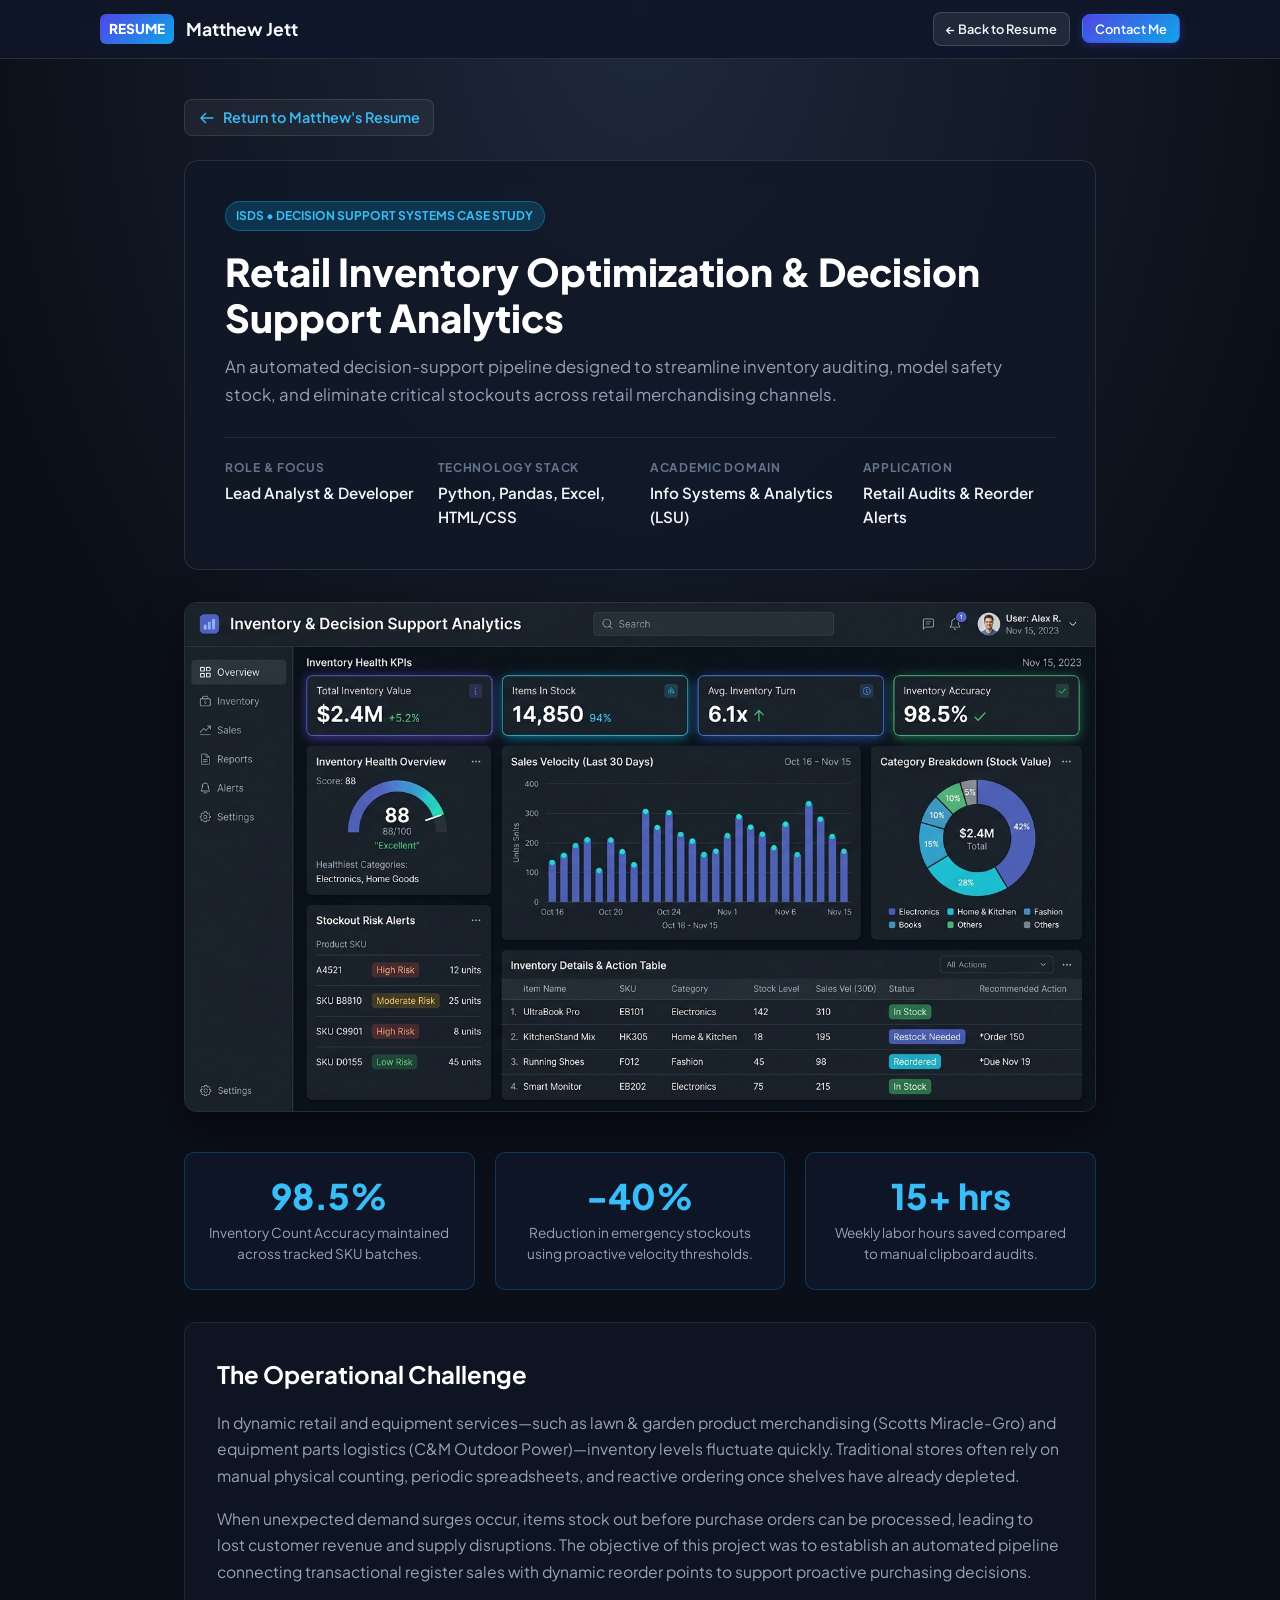
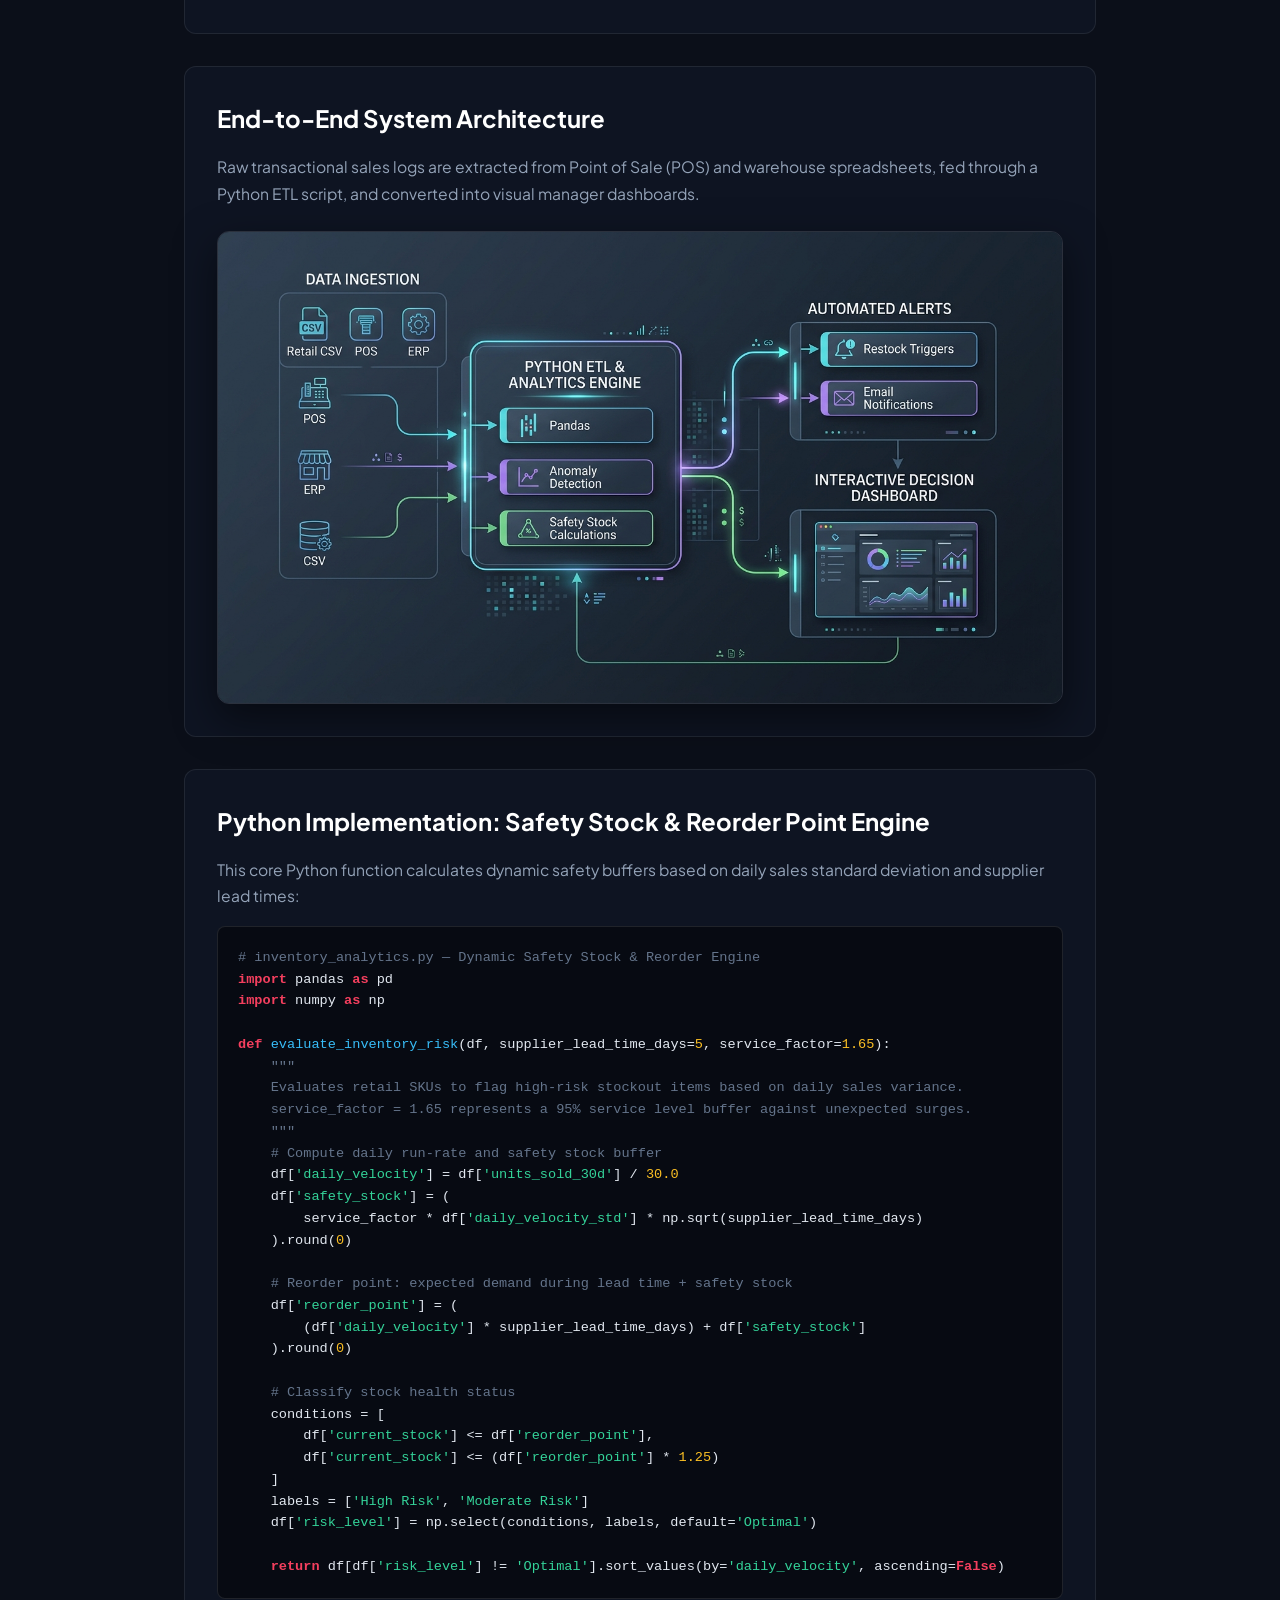
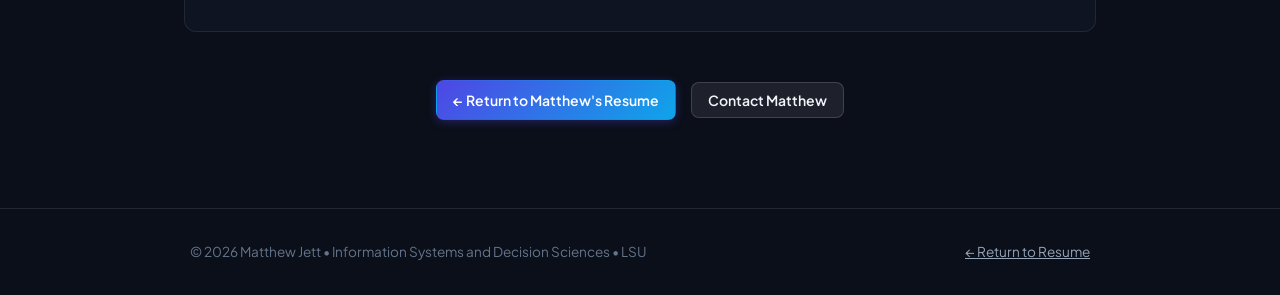
==== commit 526a1061: "Update index.html to clean single-page resume document and project showcase" ====
--- a/project.html
+++ b/project.html
@@ -7,7 +7,7 @@
   <meta name="keywords" content="Matthew Jett, Project, Inventory Analytics, Python, Excel, Decision Support Systems, ISDS, LSU">
   <meta name="author" content="Matthew Jett">
 
-  <title>Retail Inventory & Decision Support Analytics | Matthew Jett Project Showcase</title>
+  <title>Retail Inventory & Decision Support Analytics — Matthew Jett</title>
 
   <!-- Preconnect to Google Fonts -->
   <link rel="preconnect" href="https://fonts.googleapis.com">
@@ -19,206 +19,124 @@
 <body>
 
   <!-- =========================================================================
-       NAVIGATION BAR
+       TOPBAR NAVIGATION
        ========================================================================= -->
-  <header class="navbar" id="navbar">
-    <div class="container nav-container">
-      <a href="./index.html" class="nav-brand" aria-label="Matthew Jett Home">
-        <div class="brand-monogram">MJ</div>
-        <span>Matthew Jett</span>
-      </a>
-
-      <!-- Navigation Links -->
-      <nav>
-        <ul class="nav-menu" id="navMenu">
-          <li><a href="./index.html#about" class="nav-link">About</a></li>
-          <li><a href="./index.html#experience" class="nav-link">Experience</a></li>
-          <li><a href="./index.html#education" class="nav-link">Education</a></li>
-          <li><a href="./index.html#skills" class="nav-link">Skills</a></li>
-          <li>
-            <a href="./project.html" class="nav-link-badge active">
-              <svg width="15" height="15" fill="none" viewBox="0 0 24 24" stroke="currentColor">
-                <path stroke-linecap="round" stroke-linejoin="round" stroke-width="2" d="M13 10V3L4 14h7v7l9-11h-7z" />
-              </svg>
-              Project Showcase
-            </a>
-          </li>
-        </ul>
-      </nav>
-
-      <!-- Nav Actions -->
-      <div class="nav-actions">
+  <header class="topbar">
+    <div class="topbar-container">
+      <div class="topbar-brand">
+        <a href="./index.html" style="display: flex; align-items: center; gap: 0.75rem;">
+          <span class="brand-badge">RESUME</span>
+          <span>Matthew Jett</span>
+        </a>
+      </div>
+
+      <div class="topbar-actions">
         <a href="./index.html" class="btn btn-secondary btn-sm" id="navBackResumeBtn">
-          ← Back to Resume
+          &larr; Back to Resume
         </a>
         <button type="button" class="btn btn-primary btn-sm js-open-contact" id="navContactBtn">
           Contact Me
         </button>
-        <button type="button" class="nav-toggle" id="navToggle" aria-label="Toggle navigation menu" aria-expanded="false">
-          <svg width="22" height="22" fill="none" viewBox="0 0 24 24" stroke="currentColor">
-            <path stroke-linecap="round" stroke-linejoin="round" stroke-width="2" d="M4 6h16M4 12h16m-7 6h7" />
-          </svg>
-        </button>
       </div>
     </div>
   </header>
 
-  <main>
-    <!-- =========================================================================
-         PROJECT HERO SECTION
-         ========================================================================= -->
-    <section class="section project-hero">
-      <div class="container">
-        <a href="./index.html" class="back-link">
-          <svg width="16" height="16" fill="none" viewBox="0 0 24 24" stroke="currentColor">
-            <path stroke-linecap="round" stroke-linejoin="round" stroke-width="2" d="M10 19l-7-7m0 0l7-7m-7 7h18" />
-          </svg>
-          Return to Matthew's Resume
-        </a>
-
-        <div class="section-tag">Case Study • Decision Support Systems</div>
-        <h1 class="hero-title" style="font-size: 2.8rem; margin-top: 0.5rem;">
-          Retail Inventory Optimization &amp; Decision Support Analytics
-        </h1>
-        <p class="hero-bio" style="max-width: 820px; font-size: 1.15rem;">
-          An automated decision-support pipeline designed to streamline inventory auditing, 
-          forecast replenishment urgency, and eliminate critical stockouts across multi-category retail locations.
-        </p>
-
-        <!-- Project Metadata Strip -->
-        <div class="project-meta-grid">
-          <div class="proj-meta-item">
-            <h4>Primary Focus</h4>
-            <p>ISDS &amp; Inventory Analytics</p>
-          </div>
-          <div class="proj-meta-item">
-            <h4>Role &amp; Contribution</h4>
-            <p>Lead Analyst &amp; Developer</p>
-          </div>
-          <div class="proj-meta-item">
-            <h4>Technology Stack</h4>
-            <p>Python, Pandas, Excel, HTML/CSS</p>
-          </div>
-          <div class="proj-meta-item">
-            <h4>Coursework Alignment</h4>
-            <p>Business Info Systems (LSU)</p>
-          </div>
-        </div>
-
-        <!-- Featured Dashboard Visual -->
-        <div class="project-showcase-preview">
-          <img src="./assets/images/dashboard-preview.jpg" alt="Retail Inventory and Decision Support Analytics Interactive Dashboard Mockup" loading="lazy">
-        </div>
-      </div>
+  <!-- =========================================================================
+       PROJECT CASE STUDY CONTENT
+       ========================================================================= -->
+  <main class="project-container">
+    <a href="./index.html" class="back-btn">
+      <svg width="16" height="16" fill="none" viewBox="0 0 24 24" stroke="currentColor">
+        <path stroke-linecap="round" stroke-linejoin="round" stroke-width="2" d="M10 19l-7-7m0 0l7-7m-7 7h18" />
+      </svg>
+      Return to Matthew's Resume
+    </a>
+
+    <!-- Project Hero Card -->
+    <article class="project-hero-card">
+      <span class="callout-badge">ISDS &bull; Decision Support Systems Case Study</span>
+      <h1 class="project-title">
+        Retail Inventory Optimization &amp; Decision Support Analytics
+      </h1>
+      <p class="project-summary">
+        An automated decision-support pipeline designed to streamline inventory auditing, 
+        model safety stock, and eliminate critical stockouts across retail merchandising channels.
+      </p>
+
+      <!-- Metadata Strip -->
+      <div class="project-meta-strip">
+        <div class="meta-box">
+          <h4>Role &amp; Focus</h4>
+          <p>Lead Analyst &amp; Developer</p>
+        </div>
+        <div class="meta-box">
+          <h4>Technology Stack</h4>
+          <p>Python, Pandas, Excel, HTML/CSS</p>
+        </div>
+        <div class="meta-box">
+          <h4>Academic Domain</h4>
+          <p>Info Systems &amp; Analytics (LSU)</p>
+        </div>
+        <div class="meta-box">
+          <h4>Application</h4>
+          <p>Retail Audits &amp; Reorder Alerts</p>
+        </div>
+      </div>
+    </article>
+
+    <!-- Main Visual Mockup -->
+    <div class="project-image-box">
+      <img src="./assets/images/dashboard-preview.jpg" alt="Retail Inventory and Decision Support Analytics Interactive Dashboard Mockup" loading="lazy">
+    </div>
+
+    <!-- Measurable Impact Metrics -->
+    <div class="metrics-row">
+      <div class="metric-pill">
+        <div class="metric-val">98.5%</div>
+        <div class="metric-lbl">Inventory Count Accuracy maintained across tracked SKU batches.</div>
+      </div>
+      <div class="metric-pill">
+        <div class="metric-val">-40%</div>
+        <div class="metric-lbl">Reduction in emergency stockouts using proactive velocity thresholds.</div>
+      </div>
+      <div class="metric-pill">
+        <div class="metric-val">15+ hrs</div>
+        <div class="metric-lbl">Weekly labor hours saved compared to manual clipboard audits.</div>
+      </div>
+    </div>
+
+    <!-- Problem Statement -->
+    <section class="content-card">
+      <h2>The Operational Challenge</h2>
+      <p>
+        In dynamic retail and equipment services—such as lawn &amp; garden product merchandising (Scotts Miracle-Gro) and equipment parts logistics (C&amp;M Outdoor Power)—inventory levels fluctuate quickly. 
+        Traditional stores often rely on manual physical counting, periodic spreadsheets, and reactive ordering once shelves have already depleted.
+      </p>
+      <p>
+        When unexpected demand surges occur, items stock out before purchase orders can be processed, leading to lost customer revenue and supply disruptions. 
+        The objective of this project was to establish an automated pipeline connecting transactional register sales with dynamic reorder points to support proactive purchasing decisions.
+      </p>
     </section>
 
-    <!-- =========================================================================
-         KEY IMPACT METRICS
-         ========================================================================= -->
-    <section class="section" style="padding: 2.5rem 0;">
-      <div class="container">
-        <div class="section-header" style="text-align: center; margin-bottom: 2rem;">
-          <span class="section-tag">Quantifiable Results</span>
-          <h2 class="section-title">Measurable Business Impact</h2>
-        </div>
-
-        <div class="metrics-grid">
-          <div class="metric-card card card-glow-accent">
-            <div class="metric-number text-gold">98.5%</div>
-            <div class="metric-desc">Inventory Count Accuracy maintained across tracked SKU batches.</div>
-          </div>
-          <div class="metric-card card card-glow-accent">
-            <div class="metric-number text-gradient">-40%</div>
-            <div class="metric-desc">Reduction in emergency stockout incidents through predictive threshold triggers.</div>
-          </div>
-          <div class="metric-card card card-glow-accent">
-            <div class="metric-number text-gold">15+ hrs</div>
-            <div class="metric-desc">Weekly labor hours saved compared to traditional pen-and-paper auditing.</div>
-          </div>
-        </div>
+    <!-- System Architecture Visual -->
+    <section class="content-card">
+      <h2>End-to-End System Architecture</h2>
+      <p>
+        Raw transactional sales logs are extracted from Point of Sale (POS) and warehouse spreadsheets, fed through a Python ETL script, and converted into visual manager dashboards.
+      </p>
+      <div class="project-image-box" style="margin-top: 1.5rem; margin-bottom: 0;">
+        <img src="./assets/images/pipeline-diagram.jpg" alt="Data Ingestion, Python ETL, and Decision Dashboard Architecture" loading="lazy">
       </div>
     </section>
 
-    <!-- =========================================================================
-         PROBLEM STATEMENT & OPERATIONAL BACKGROUND
-         ========================================================================= -->
-    <section class="section" style="padding: 3rem 0;">
-      <div class="container">
-        <div class="card" style="padding: 2.5rem;">
-          <span class="section-tag">The Business Challenge</span>
-          <h2 class="section-title" style="font-size: 1.85rem; margin-bottom: 1rem;">
-            Bridging Retail Operations with Systematic Data Intelligence
-          </h2>
-          <p style="font-size: 1rem; color: var(--text-secondary); line-height: 1.7; margin-bottom: 1.25rem;">
-            In fast-paced retail and service environments—such as lawn equipment parts distribution and seasonal lawn &amp; garden merchandising—inventory levels shift rapidly. 
-            Historically, auditing stock depended on manual physical counts, sporadic spreadsheet updates, and reactive replenishment requests.
-          </p>
-          <p style="font-size: 1rem; color: var(--text-secondary); line-height: 1.7;">
-            When unexpected demand surges occurred, items frequently stocked out before purchase orders could be issued, 
-            resulting in delayed customer repairs, lost retail sales space, and damaged client trust. 
-            The goal of this project was to establish an automated pipeline that connects transactional sales velocity with dynamic reorder points to provide proactive decision support.
-          </p>
-        </div>
-      </div>
-    </section>
-
-    <!-- =========================================================================
-         SYSTEM ARCHITECTURE & WORKFLOW
-         ========================================================================= -->
-    <section class="section" style="padding: 3rem 0;">
-      <div class="container">
-        <div class="section-header">
-          <span class="section-tag">Technical Architecture</span>
-          <h2 class="section-title">End-to-End Analytics Workflow</h2>
-          <p class="section-subtitle">
-            How raw transaction logs are processed through a structured Python ETL pipeline and translated into actionable manager dashboards.
-          </p>
-        </div>
-
-        <div class="card" style="padding: 2.5rem; margin-bottom: 2rem;">
-          <div class="spotlight-img-wrapper" style="margin-bottom: 2rem;">
-            <img src="./assets/images/pipeline-diagram.jpg" alt="Data Ingestion, Python ETL, and Decision Dashboard Architecture" loading="lazy">
-          </div>
-
-          <div style="display: grid; grid-template-columns: repeat(auto-fit, minmax(260px, 1fr)); gap: 1.5rem;">
-            <div>
-              <h3 style="font-size: 1.15rem; margin-bottom: 0.5rem; color: var(--accent-secondary);">1. Data Ingestion</h3>
-              <p style="font-size: 0.92rem; color: var(--text-secondary); line-height: 1.6;">
-                Ingests multi-source data including daily Point of Sale (POS) register outputs, supplier lead-time catalogs, and warehouse inventory CSV exports.
-              </p>
-            </div>
-            <div>
-              <h3 style="font-size: 1.15rem; margin-bottom: 0.5rem; color: var(--accent-secondary);">2. Python ETL Engine</h3>
-              <p style="font-size: 0.92rem; color: var(--text-secondary); line-height: 1.6;">
-                Standardizes SKU identifiers, handles missing records, computes 30-day moving sales velocity, and calculates dynamic safety stock thresholds.
-              </p>
-            </div>
-            <div>
-              <h3 style="font-size: 1.15rem; margin-bottom: 0.5rem; color: var(--accent-secondary);">3. Decision Dashboard</h3>
-              <p style="font-size: 0.92rem; color: var(--text-secondary); line-height: 1.6;">
-                Presents categorized stock health KPIs, automated high-risk restock flags, and recommended reorder batch sizes directly to purchasing decision-makers.
-              </p>
-            </div>
-          </div>
-        </div>
-      </div>
-    </section>
-
-    <!-- =========================================================================
-         CODE HIGHLIGHT (PYTHON AUTOMATION)
-         ========================================================================= -->
-    <section class="section" style="padding: 3rem 0;">
-      <div class="container">
-        <div class="section-header">
-          <span class="section-tag">Code Implementation</span>
-          <h2 class="section-title">Automated Restock Threshold Logic</h2>
-          <p class="section-subtitle">
-            Core Python snippet responsible for evaluating daily run rates and flagging vulnerable items before stockouts occur.
-          </p>
-        </div>
-
-        <div class="code-snippet-box">
-<pre><code><span class="code-comment"># inventory_analytics.py — Dynamic Safety Stock &amp; Reorder Point Engine</span>
+    <!-- Python Automation Logic -->
+    <section class="content-card">
+      <h2>Python Implementation: Safety Stock &amp; Reorder Point Engine</h2>
+      <p>
+        This core Python function calculates dynamic safety buffers based on daily sales standard deviation and supplier lead times:
+      </p>
+      <div class="code-container">
+<pre><code><span class="code-comment"># inventory_analytics.py — Dynamic Safety Stock &amp; Reorder Engine</span>
 <span class="code-keyword">import</span> pandas <span class="code-keyword">as</span> pd
 <span class="code-keyword">import</span> numpy <span class="code-keyword">as</span> np
 
@@ -246,162 +164,77 @@
     labels = [<span class="code-str">'High Risk'</span>, <span class="code-str">'Moderate Risk'</span>]
     df[<span class="code-str">'risk_level'</span>] = np.select(conditions, labels, default=<span class="code-str">'Optimal'</span>)
     
-    <span class="code-comment"># Calculate recommended order quantity to reach target max level</span>
-    df[<span class="code-str">'recommended_order'</span>] = np.where(
-        df[<span class="code-str">'risk_level'</span>] != <span class="code-str">'Optimal'</span>,
-        (df[<span class="code-str">'max_capacity'</span>] - df[<span class="code-str">'current_stock'</span>]).clip(lower=<span class="code-num">0</span>),
-        <span class="code-num">0</span>
-    )
     <span class="code-keyword">return</span> df[df[<span class="code-str">'risk_level'</span>] != <span class="code-str">'Optimal'</span>].sort_values(by=<span class="code-str">'daily_velocity'</span>, ascending=<span class="code-keyword">False</span>)
 </code></pre>
-        </div>
       </div>
     </section>
 
-    <!-- =========================================================================
-         KEY LEARNINGS & ACADEMIC VALUE
-         ========================================================================= -->
-    <section class="section" style="padding: 3rem 0;">
-      <div class="container">
-        <div class="section-header">
-          <span class="section-tag">Key Takeaways</span>
-          <h2 class="section-title">Knowledge &amp; Professional Growth</h2>
-        </div>
-
-        <div style="display: grid; grid-template-columns: repeat(auto-fit, minmax(320px, 1fr)); gap: 1.5rem;">
-          <div class="card">
-            <h3 style="font-size: 1.25rem; margin-bottom: 0.75rem; color: #fff;">Operational Perspective</h3>
-            <p style="font-size: 0.95rem; color: var(--text-secondary); line-height: 1.65;">
-              Front-line retail experience at Scotts Miracle-Gro and C&amp;M Outdoor Power revealed how even minor data delays trigger supply chain headaches. Designing with end-users in mind is essential for software adoption.
-            </p>
-          </div>
-
-          <div class="card">
-            <h3 style="font-size: 1.25rem; margin-bottom: 0.75rem; color: #fff;">Analytical Modeling in ISDS</h3>
-            <p style="font-size: 0.95rem; color: var(--text-secondary); line-height: 1.65;">
-              Synthesizing concepts from LSU coursework in Management Information Systems and Business Statistics demonstrated how mathematical safety-stock models translate directly to bottom-line cost savings.
-            </p>
-          </div>
-        </div>
-      </div>
-    </section>
-
-    <!-- =========================================================================
-         NEXT STEPS / CALL TO ACTION
-         ========================================================================= -->
-    <section class="section" style="padding: 4rem 0;">
-      <div class="container" style="text-align: center;">
-        <div class="card" style="padding: 3.5rem 2rem; max-width: 780px; margin: 0 auto; border-color: rgba(99, 102, 241, 0.4);">
-          <h2 style="font-size: 2.2rem; font-weight: 800; margin-bottom: 1rem;">
-            Interested in Discussing This Project?
-          </h2>
-          <p style="font-size: 1.05rem; color: var(--text-secondary); margin-bottom: 2rem; max-width: 600px; margin-left: auto; margin-right: auto;">
-            I welcome feedback, discussions on Information Systems, and opportunities to apply analytical problem solving.
-          </p>
-          <div style="display: flex; justify-content: center; gap: 1rem; flex-wrap: wrap;">
-            <button type="button" class="btn btn-primary js-open-contact" id="projectCtaContactBtn">
-              Contact Matthew Jett
-            </button>
-            <a href="./index.html" class="btn btn-secondary">
-              ← Return to Resume
-            </a>
-          </div>
-        </div>
-      </div>
-    </section>
+    <!-- Bottom Actions -->
+    <div style="text-align: center; margin: 3rem 0;">
+      <a href="./index.html" class="btn btn-primary" style="margin-right: 0.75rem;">
+        &larr; Return to Matthew's Resume
+      </a>
+      <button type="button" class="btn btn-secondary js-open-contact">
+        Contact Matthew
+      </button>
+    </div>
   </main>
 
   <!-- =========================================================================
-       CONTACT MODAL (Triggered by Contact Me buttons)
+       CONTACT MODAL
        ========================================================================= -->
   <div class="modal-overlay" id="contactModal" role="dialog" aria-modal="true" aria-labelledby="modalTitle">
     <div class="modal-card">
       <button type="button" class="modal-close-btn" id="closeModalBtn" aria-label="Close dialog">&times;</button>
       
-      <div class="modal-header">
-        <div class="section-tag" style="margin-bottom: 0.5rem;">Get In Touch</div>
-        <h3 class="modal-title" id="modalTitle">Contact Matthew Jett</h3>
-        <p style="font-size: 0.9rem; color: var(--text-secondary);">
-          Feel free to reach out directly via phone or email for opportunities, inquiries, or networking.
+      <div style="margin-bottom: 1.25rem;">
+        <h3 style="font-size: 1.4rem; font-weight: 700; color: #fff; margin-bottom: 0.35rem;" id="modalTitle">Contact Matthew Jett</h3>
+        <p style="font-size: 0.9rem; color: #94a3b8;">
+          Connect directly via phone, text, or email:
         </p>
       </div>
 
-      <div class="modal-contacts-list">
-        <!-- Phone Contact Tile -->
-        <div class="contact-tile">
-          <div class="contact-tile-info">
-            <div class="contact-tile-icon">
-              <svg width="20" height="20" fill="none" viewBox="0 0 24 24" stroke="currentColor">
-                <path stroke-linecap="round" stroke-linejoin="round" stroke-width="2" d="M3 5a2 2 0 012-2h3.28a1 1 0 01.948.684l1.498 4.493a1 1 0 01-.502 1.21l-2.257 1.13a11.042 11.042 0 005.516 5.516l1.13-2.257a1 1 0 011.21-.502l4.493 1.498a1 1 0 01.684.949V19a2 2 0 01-2 2h-1C9.716 21 3 14.284 3 6V5z" />
-              </svg>
-            </div>
-            <div>
-              <div class="contact-tile-label">Phone Number</div>
-              <div class="contact-tile-val">(225) 788-1050</div>
-            </div>
-          </div>
-          <div style="display: flex; gap: 0.4rem;">
-            <a href="tel:2257881050" class="btn btn-primary btn-sm" title="Call directly">Call</a>
-            <button type="button" class="btn btn-secondary btn-sm" id="copyModalPhoneBtn" title="Copy phone number">Copy</button>
-          </div>
-        </div>
-
-        <!-- Email Contact Tile -->
-        <div class="contact-tile">
-          <div class="contact-tile-info">
-            <div class="contact-tile-icon">
-              <svg width="20" height="20" fill="none" viewBox="0 0 24 24" stroke="currentColor">
-                <path stroke-linecap="round" stroke-linejoin="round" stroke-width="2" d="M3 8l7.89 5.26a2 2 0 002.22 0L21 8M5 19h14a2 2 0 002-2V7a2 2 0 00-2-2H5a2 2 0 00-2 2v10a2 2 0 002 2z" />
-              </svg>
-            </div>
-            <div>
-              <div class="contact-tile-label">Direct Email</div>
-              <div class="contact-tile-val">matthewpjett@gmail.com</div>
-            </div>
-          </div>
-          <div style="display: flex; gap: 0.4rem;">
-            <a href="mailto:matthewpjett@gmail.com" class="btn btn-primary btn-sm" title="Compose email">Email</a>
-            <button type="button" class="btn btn-secondary btn-sm" id="copyModalEmailBtn" title="Copy email address">Copy</button>
-          </div>
-        </div>
-
-        <!-- Location Tile -->
-        <div class="contact-tile">
-          <div class="contact-tile-info">
-            <div class="contact-tile-icon">
-              <svg width="20" height="20" fill="none" viewBox="0 0 24 24" stroke="currentColor">
-                <path stroke-linecap="round" stroke-linejoin="round" stroke-width="2" d="M17.657 16.657L13.414 20.9a1.998 1.998 0 01-2.827 0l-4.244-4.243a8 8 0 1111.314 0z" />
-              </svg>
-            </div>
-            <div>
-              <div class="contact-tile-label">Location</div>
-              <div class="contact-tile-val">Denham Springs, Louisiana</div>
-            </div>
-          </div>
-          <span class="chip">US Central</span>
-        </div>
+      <!-- Phone Number Tile -->
+      <div class="contact-tile">
+        <div>
+          <div class="contact-tile-label">Phone Number</div>
+          <div class="contact-tile-val">(225) 788-1050</div>
+        </div>
+        <div style="display: flex; gap: 0.4rem;">
+          <a href="tel:2257881050" class="btn btn-primary btn-sm">Call</a>
+          <button type="button" class="btn btn-secondary btn-sm" id="copyModalPhoneBtn">Copy</button>
+        </div>
+      </div>
+
+      <!-- Email Tile -->
+      <div class="contact-tile">
+        <div>
+          <div class="contact-tile-label">Direct Email</div>
+          <div class="contact-tile-val">matthewpjett@gmail.com</div>
+        </div>
+        <div style="display: flex; gap: 0.4rem;">
+          <a href="mailto:matthewpjett@gmail.com" class="btn btn-primary btn-sm">Email</a>
+          <button type="button" class="btn btn-secondary btn-sm" id="copyModalEmailBtn">Copy</button>
+        </div>
+      </div>
+
+      <!-- Location -->
+      <div class="contact-tile">
+        <div>
+          <div class="contact-tile-label">Location</div>
+          <div class="contact-tile-val">Denham Springs, Louisiana</div>
+        </div>
+        <span style="font-size: 0.8rem; color: #94a3b8; font-weight: 600;">LSU Tiger</span>
       </div>
     </div>
   </div>
 
-  <!-- =========================================================================
-       FOOTER
-       ========================================================================= -->
+  <!-- Footer -->
   <footer class="footer">
-    <div class="container footer-content">
-      <div class="footer-brand">
-        <div class="brand-monogram" style="width: 2rem; height: 2rem; font-size: 0.85rem;">MJ</div>
-        <span>Matthew Jett • LSU ISDS '26</span>
-      </div>
-
-      <div class="footer-links">
-        <a href="./index.html" class="nav-link">Resume Home</a>
-        <a href="#navbar" class="nav-link">Top of Page</a>
-        <a href="#" class="nav-link js-open-contact">Contact</a>
-      </div>
-
-      <div class="footer-copy">
-        &copy; 2026 Matthew Jett. Published with GitHub Pages.
+    <div style="max-width: 900px; margin: 0 auto; display: flex; justify-content: space-between; align-items: center; flex-wrap: wrap; gap: 1rem;">
+      <div>&copy; 2026 Matthew Jett &bull; Information Systems and Decision Sciences &bull; LSU</div>
+      <div>
+        <a href="./index.html">&larr; Return to Resume</a>
       </div>
     </div>
   </footer>
--- a/css/style.css
+++ b/css/style.css
@@ -1,61 +1,50 @@
 /* ==========================================================================
    MATTHEW JETT — RESUME & PORTFOLIO STYLESHEET
-   Design System, Glassmorphic UI, Responsive Layout & Print Optimization
+   Single-Page Clean Resume Document + Project Showcase + Interactive Controls
    ========================================================================== */
 
-/* --- Google Fonts Import --- */
-@import url('https://fonts.googleapis.com/css2?family=Outfit:wght@400;500;600;700;800&family=Plus+Jakarta+Sans:wght@300;400;500;600;700&family=JetBrains+Mono:wght@400;500&display=swap');
-
-/* --- Design Tokens & CSS Variables --- */
+@import url('https://fonts.googleapis.com/css2?family=Crimson+Pro:ital,wght@0,400;0,600;0,700;1,400&family=Plus+Jakarta+Sans:wght@400;500;600;700;800&family=JetBrains+Mono:wght@400;500&display=swap');
+
 :root {
-  --bg-deep: #080c16;
-  --bg-surface: #0f172a;
-  --bg-card: rgba(17, 24, 39, 0.75);
-  --bg-card-hover: rgba(28, 41, 68, 0.85);
-  --bg-glass: rgba(15, 23, 42, 0.85);
-  --bg-pill: rgba(255, 255, 255, 0.05);
-
-  --border-subtle: rgba(255, 255, 255, 0.08);
-  --border-card: rgba(255, 255, 255, 0.12);
-  --border-focus: #6366f1;
-
-  --text-main: #f8fafc;
-  --text-secondary: #94a3b8;
-  --text-muted: #64748b;
-  --text-bright: #ffffff;
-
-  --accent-primary: #6366f1;       /* Tech Indigo */
-  --accent-secondary: #38bdf8;     /* Cyber Cyan */
-  --accent-gold: #f59e0b;          /* LSU Warm Gold */
-  --accent-emerald: #10b981;       /* Success Emerald */
-  --accent-purple: #8b5cf6;        /* Royal Violet */
-
-  --gradient-accent: linear-gradient(135deg, #6366f1 0%, #38bdf8 100%);
-  --gradient-gold: linear-gradient(135deg, #f59e0b 0%, #d97706 100%);
-  --gradient-badge: linear-gradient(135deg, rgba(99, 102, 241, 0.15) 0%, rgba(56, 189, 248, 0.15) 100%);
-  --gradient-glow: radial-gradient(circle at 50% 0%, rgba(99, 102, 241, 0.18), transparent 70%);
-
-  --font-body: 'Plus Jakarta Sans', system-ui, -apple-system, sans-serif;
-  --font-heading: 'Outfit', 'Plus Jakarta Sans', sans-serif;
+  /* Site Theme Colors */
+  --bg-app: #0b0f19;
+  --bg-topbar: rgba(15, 23, 42, 0.9);
+  --border-bar: rgba(255, 255, 255, 0.1);
+  --text-bar: #f8fafc;
+  --text-bar-muted: #94a3b8;
+
+  /* Resume Paper Palette (Clean White Document) */
+  --paper-bg: #ffffff;
+  --paper-text: #1a1a1a;
+  --paper-subtext: #374151;
+  --paper-divider: #222222;
+  --paper-accent: #2563eb;
+  --paper-shadow: 0 15px 45px rgba(0, 0, 0, 0.35);
+
+  /* Accents */
+  --accent-primary: #4f46e5;
+  --accent-secondary: #0ea5e9;
+  --accent-gold: #d97706;
+
+  /* Fonts */
+  --font-serif: 'Crimson Pro', Georgia, 'Times New Roman', serif;
+  --font-sans: 'Plus Jakarta Sans', system-ui, -apple-system, sans-serif;
   --font-mono: 'JetBrains Mono', monospace;
 
-  --shadow-sm: 0 2px 10px rgba(0, 0, 0, 0.2);
-  --shadow-md: 0 10px 30px rgba(0, 0, 0, 0.35);
-  --shadow-glow: 0 0 30px rgba(99, 102, 241, 0.25);
-
-  --radius-sm: 6px;
-  --radius-md: 12px;
-  --radius-lg: 18px;
-  --radius-full: 9999px;
-
-  --transition-fast: 0.18s ease;
-  --transition-base: 0.25s cubic-bezier(0.16, 1, 0.3, 1);
-  --transition-smooth: 0.4s cubic-bezier(0.16, 1, 0.3, 1);
-
-  --container-max: 1140px;
-}
-
-/* --- Global Reset & Box Sizing --- */
+  --transition-base: 0.2s ease;
+}
+
+/* Dark Mode Alternative for the Paper (Optional Toggle) */
+body.dark-resume {
+  --paper-bg: #111827;
+  --paper-text: #f3f4f6;
+  --paper-subtext: #9ca3af;
+  --paper-divider: #4b5563;
+  --paper-accent: #60a5fa;
+  --paper-shadow: 0 15px 45px rgba(0, 0, 0, 0.6);
+}
+
+/* Reset & Base */
 *, *::before, *::after {
   box-sizing: border-box;
   margin: 0;
@@ -64,978 +53,508 @@
 
 html {
   scroll-behavior: smooth;
-  color-scheme: dark;
   font-size: 16px;
 }
 
 body {
-  background-color: var(--bg-deep);
-  color: var(--text-main);
-  font-family: var(--font-body);
-  line-height: 1.65;
-  overflow-x: hidden;
-  background-image: 
-    radial-gradient(at 15% 15%, rgba(99, 102, 241, 0.1) 0px, transparent 45%),
-    radial-gradient(at 85% 20%, rgba(56, 189, 248, 0.08) 0px, transparent 40%),
-    radial-gradient(at 50% 75%, rgba(139, 92, 246, 0.07) 0px, transparent 50%);
+  background-color: var(--bg-app);
+  color: var(--text-bar);
+  font-family: var(--font-sans);
+  line-height: 1.6;
+  min-height: 100vh;
+  display: flex;
+  flex-direction: column;
+  background-image: radial-gradient(at 50% 0%, #1e293b 0%, #0b0f19 75%);
   background-attachment: fixed;
-  min-height: 100vh;
-}
-
-/* --- Typography --- */
-h1, h2, h3, h4, h5, h6 {
-  font-family: var(--font-heading);
-  color: var(--text-bright);
-  line-height: 1.25;
-  font-weight: 700;
 }
 
 a {
   color: inherit;
   text-decoration: none;
-  transition: var(--transition-base);
-}
-
-p {
-  color: var(--text-secondary);
-}
-
-/* --- Container & Utilities --- */
-.container {
-  max-width: var(--container-max);
-  margin: 0 auto;
-  padding: 0 1.5rem;
-}
-
-.text-gradient {
-  background: var(--gradient-accent);
-  -webkit-background-clip: text;
-  -webkit-text-fill-color: transparent;
-  background-clip: text;
-}
-
-.text-gold {
-  background: var(--gradient-gold);
-  -webkit-background-clip: text;
-  -webkit-text-fill-color: transparent;
-  background-clip: text;
-}
-
-.section {
-  padding: 5rem 0;
-  position: relative;
-}
-
-.section-header {
-  margin-bottom: 2.75rem;
-}
-
-.section-tag {
-  display: inline-flex;
-  align-items: center;
-  gap: 0.5rem;
-  padding: 0.35rem 0.85rem;
-  background: var(--gradient-badge);
-  border: 1px solid rgba(99, 102, 241, 0.3);
-  border-radius: var(--radius-full);
-  font-size: 0.8rem;
-  font-weight: 600;
-  color: var(--accent-secondary);
-  text-transform: uppercase;
-  letter-spacing: 0.08em;
-  margin-bottom: 0.85rem;
-}
-
-.section-title {
-  font-size: 2.25rem;
-  font-weight: 800;
-  letter-spacing: -0.02em;
-}
-
-.section-subtitle {
-  font-size: 1.05rem;
-  color: var(--text-secondary);
-  margin-top: 0.5rem;
-  max-width: 650px;
-}
-
-/* --- Navigation Bar --- */
-.navbar {
+}
+
+/* ==========================================================================
+   TOP BAR / NAVIGATION CONTROLS
+   ========================================================================== */
+.topbar {
   position: sticky;
   top: 0;
   z-index: 1000;
-  background: var(--bg-glass);
+  background: var(--bg-topbar);
   backdrop-filter: blur(16px);
   -webkit-backdrop-filter: blur(16px);
-  border-bottom: 1px solid var(--border-subtle);
-  transition: var(--transition-base);
-}
-
-.navbar.scrolled {
-  box-shadow: 0 4px 20px rgba(0, 0, 0, 0.4);
-}
-
-.nav-container {
+  border-bottom: 1px solid var(--border-bar);
+  padding: 0.75rem 1.5rem;
+}
+
+.topbar-container {
+  max-width: 1080px;
+  margin: 0 auto;
   display: flex;
   align-items: center;
   justify-content: space-between;
-  height: 4.5rem;
-}
-
-.nav-brand {
+  gap: 1rem;
+  flex-wrap: wrap;
+}
+
+.topbar-brand {
   display: flex;
   align-items: center;
   gap: 0.75rem;
-  font-family: var(--font-heading);
+  font-weight: 700;
+  font-size: 1.1rem;
+}
+
+.brand-badge {
+  background: linear-gradient(135deg, #4f46e5 0%, #0ea5e9 100%);
+  color: #fff;
   font-weight: 800;
-  font-size: 1.25rem;
-  color: var(--text-bright);
-}
-
-.brand-monogram {
-  width: 2.35rem;
-  height: 2.35rem;
-  border-radius: var(--radius-md);
-  background: var(--gradient-accent);
-  color: #fff;
-  display: flex;
-  align-items: center;
-  justify-content: center;
-  font-size: 1rem;
-  font-weight: 800;
-  box-shadow: 0 0 15px rgba(99, 102, 241, 0.4);
-}
-
-.nav-menu {
-  display: flex;
-  align-items: center;
-  gap: 1.75rem;
-  list-style: none;
-}
-
-.nav-link {
-  color: var(--text-secondary);
-  font-weight: 500;
-  font-size: 0.95rem;
-  padding: 0.4rem 0.2rem;
-  position: relative;
-}
-
-.nav-link:hover, .nav-link.active {
-  color: var(--text-bright);
-}
-
-.nav-link.active::after {
-  content: '';
-  position: absolute;
-  bottom: -4px;
-  left: 0;
-  width: 100%;
-  height: 2px;
-  background: var(--gradient-accent);
-  border-radius: 2px;
-}
-
-.nav-link-badge {
-  display: inline-flex;
-  align-items: center;
-  gap: 0.35rem;
-  padding: 0.35rem 0.8rem;
-  background: rgba(99, 102, 241, 0.15);
-  border: 1px solid rgba(99, 102, 241, 0.35);
-  border-radius: var(--radius-full);
-  color: #c7d2fe;
   font-size: 0.85rem;
-  font-weight: 600;
-  transition: var(--transition-base);
-}
-
-.nav-link-badge:hover {
-  background: rgba(99, 102, 241, 0.3);
-  color: #ffffff;
-  border-color: var(--accent-secondary);
-  transform: translateY(-1px);
-}
-
-.nav-actions {
-  display: flex;
-  align-items: center;
-  gap: 0.85rem;
-}
-
-.nav-toggle {
-  display: none;
-  background: transparent;
-  border: 1px solid var(--border-subtle);
-  border-radius: var(--radius-sm);
-  color: var(--text-main);
-  padding: 0.5rem;
-  cursor: pointer;
-}
-
-/* --- Buttons --- */
+  padding: 0.25rem 0.55rem;
+  border-radius: 6px;
+}
+
+.topbar-actions {
+  display: flex;
+  align-items: center;
+  gap: 0.75rem;
+  flex-wrap: wrap;
+}
+
+/* Buttons */
 .btn {
   display: inline-flex;
   align-items: center;
   justify-content: center;
-  gap: 0.5rem;
-  padding: 0.65rem 1.35rem;
-  font-family: var(--font-body);
-  font-size: 0.9rem;
+  gap: 0.45rem;
+  padding: 0.5rem 1rem;
+  font-family: var(--font-sans);
+  font-size: 0.875rem;
   font-weight: 600;
-  border-radius: var(--radius-md);
+  border-radius: 8px;
   border: 1px solid transparent;
   cursor: pointer;
   transition: var(--transition-base);
 }
 
 .btn-primary {
-  background: var(--gradient-accent);
+  background: linear-gradient(135deg, #4f46e5 0%, #0ea5e9 100%);
   color: #ffffff;
-  box-shadow: 0 4px 15px rgba(99, 102, 241, 0.35);
+  box-shadow: 0 2px 10px rgba(79, 70, 229, 0.35);
 }
 
 .btn-primary:hover {
-  box-shadow: 0 6px 25px rgba(99, 102, 241, 0.5);
-  transform: translateY(-2px);
+  transform: translateY(-1px);
+  box-shadow: 0 4px 15px rgba(79, 70, 229, 0.5);
 }
 
 .btn-secondary {
-  background: rgba(255, 255, 255, 0.05);
-  color: var(--text-main);
-  border-color: var(--border-subtle);
+  background: rgba(255, 255, 255, 0.08);
+  border-color: rgba(255, 255, 255, 0.15);
+  color: #f1f5f9;
 }
 
 .btn-secondary:hover {
-  background: rgba(255, 255, 255, 0.1);
-  border-color: rgba(255, 255, 255, 0.25);
-  color: #fff;
-  transform: translateY(-2px);
-}
-
-.btn-outline-gold {
-  background: rgba(245, 158, 11, 0.1);
-  border-color: rgba(245, 158, 11, 0.35);
-  color: #fcd34d;
-}
-
-.btn-outline-gold:hover {
-  background: rgba(245, 158, 11, 0.2);
-  border-color: #f59e0b;
-  color: #fff;
-  transform: translateY(-2px);
+  background: rgba(255, 255, 255, 0.15);
+  transform: translateY(-1px);
+}
+
+.btn-project {
+  background: rgba(14, 165, 233, 0.15);
+  border-color: rgba(14, 165, 233, 0.4);
+  color: #38bdf8;
+}
+
+.btn-project:hover {
+  background: rgba(14, 165, 233, 0.3);
+  color: #ffffff;
+  border-color: #38bdf8;
+  transform: translateY(-1px);
 }
 
 .btn-sm {
-  padding: 0.45rem 0.9rem;
-  font-size: 0.825rem;
-}
-
-/* --- Hero Section --- */
-.hero-section {
-  padding: 4.5rem 0 3.5rem;
+  padding: 0.35rem 0.75rem;
+  font-size: 0.8rem;
+}
+
+/* ==========================================================================
+   RESUME DOCUMENT CONTAINER (THE PAPER SHEET)
+   ========================================================================== */
+.resume-wrapper {
+  max-width: 900px;
+  width: 100%;
+  margin: 2rem auto;
+  padding: 0 1.25rem;
+  flex: 1;
+}
+
+.resume-paper {
+  background: var(--paper-bg);
+  color: var(--paper-text);
+  font-family: var(--font-serif);
+  padding: 3.5rem 4rem;
+  border-radius: 4px;
+  box-shadow: var(--paper-shadow);
+  border: 1px solid rgba(0, 0, 0, 0.08);
+  transition: background 0.3s ease, color 0.3s ease;
   position: relative;
 }
 
-.hero-grid {
-  display: grid;
-  grid-template-columns: 1fr auto;
-  gap: 3rem;
-  align-items: center;
-}
-
-.hero-pill-badge {
+/* Header */
+.resume-header {
+  text-align: center;
+  margin-bottom: 1.75rem;
+}
+
+.resume-name {
+  font-size: 2.35rem;
+  font-weight: 700;
+  letter-spacing: -0.01em;
+  margin-bottom: 0.4rem;
+  color: var(--paper-text);
+  line-height: 1.15;
+}
+
+.resume-contact-line {
+  font-size: 1.05rem;
+  color: var(--paper-subtext);
+  display: flex;
+  justify-content: center;
+  align-items: center;
+  gap: 0.6rem;
+  flex-wrap: wrap;
+}
+
+.resume-contact-link {
+  color: var(--paper-text);
+  text-decoration: underline;
+  text-underline-offset: 3px;
+  cursor: pointer;
+}
+
+.resume-contact-link:hover {
+  color: var(--paper-accent);
+}
+
+.resume-contact-btn {
+  background: none;
+  border: none;
+  font-family: inherit;
+  font-size: inherit;
+  color: var(--paper-text);
+  text-decoration: underline;
+  text-underline-offset: 3px;
+  cursor: pointer;
+  padding: 0;
+}
+
+.resume-contact-btn:hover {
+  color: var(--paper-accent);
+}
+
+/* Resume Section Headers */
+.resume-section {
+  margin-bottom: 1.5rem;
+}
+
+.resume-section-title {
+  font-size: 1.15rem;
+  font-weight: 700;
+  text-transform: uppercase;
+  letter-spacing: 0.04em;
+  color: var(--paper-text);
+  border-bottom: 1.5px solid var(--paper-divider);
+  padding-bottom: 0.2rem;
+  margin-bottom: 0.85rem;
+}
+
+/* Entry Layout */
+.resume-entry {
+  margin-bottom: 1.25rem;
+}
+
+.resume-entry:last-child {
+  margin-bottom: 0;
+}
+
+.resume-row-top {
+  display: flex;
+  justify-content: space-between;
+  align-items: baseline;
+  gap: 1rem;
+}
+
+.resume-entry-title {
+  font-size: 1.12rem;
+  font-weight: 700;
+  color: var(--paper-text);
+}
+
+.resume-entry-date {
+  font-size: 1.05rem;
+  font-weight: 700;
+  color: var(--paper-text);
+  white-space: nowrap;
+}
+
+.resume-entry-sub {
+  font-size: 1.05rem;
+  font-style: italic;
+  color: var(--paper-subtext);
+  margin-bottom: 0.35rem;
+}
+
+.resume-coursework {
+  font-size: 1.02rem;
+  color: var(--paper-subtext);
+  line-height: 1.5;
+  margin-top: 0.5rem;
+}
+
+.resume-coursework strong {
+  color: var(--paper-text);
+}
+
+/* Bullet Points */
+.resume-bullets {
+  list-style: disc;
+  padding-left: 1.35rem;
+  margin-top: 0.35rem;
+}
+
+.resume-bullets li {
+  font-size: 1.02rem;
+  line-height: 1.45;
+  color: var(--paper-subtext);
+  margin-bottom: 0.25rem;
+}
+
+.resume-bullets li:last-child {
+  margin-bottom: 0;
+}
+
+/* Skills & Activities Content */
+.resume-text-content {
+  font-size: 1.05rem;
+  color: var(--paper-subtext);
+  line-height: 1.5;
+}
+
+/* ==========================================================================
+   CALLOUT BANNER (LINK TO 2ND PAGE: PROJECT SHOWCASE)
+   ========================================================================= */
+.project-callout-banner {
+  max-width: 900px;
+  width: 100%;
+  margin: 1.5rem auto 3rem;
+  padding: 0 1.25rem;
+}
+
+.project-callout-card {
+  background: linear-gradient(135deg, rgba(30, 41, 59, 0.95) 0%, rgba(15, 23, 42, 0.95) 100%);
+  border: 1px solid rgba(14, 165, 233, 0.3);
+  border-radius: 12px;
+  padding: 1.75rem 2rem;
+  display: flex;
+  align-items: center;
+  justify-content: space-between;
+  gap: 1.5rem;
+  flex-wrap: wrap;
+  box-shadow: 0 10px 30px rgba(0, 0, 0, 0.4);
+}
+
+.callout-badge {
   display: inline-flex;
   align-items: center;
-  gap: 0.5rem;
-  padding: 0.4rem 1rem;
-  background: rgba(245, 158, 11, 0.12);
-  border: 1px solid rgba(245, 158, 11, 0.3);
-  border-radius: var(--radius-full);
-  color: #fbbf24;
-  font-size: 0.85rem;
-  font-weight: 600;
-  margin-bottom: 1.25rem;
-}
-
-.hero-pill-badge .lsu-dot {
-  width: 8px;
-  height: 8px;
-  border-radius: 50%;
-  background-color: #f59e0b;
-  box-shadow: 0 0 10px #f59e0b;
-}
-
-.hero-title {
-  font-size: 3.5rem;
-  font-weight: 800;
-  letter-spacing: -0.03em;
-  line-height: 1.1;
-  margin-bottom: 0.75rem;
-}
-
-.hero-role {
-  font-size: 1.45rem;
-  font-weight: 600;
-  color: #c7d2fe;
-  margin-bottom: 1.25rem;
-}
-
-.hero-bio {
-  font-size: 1.1rem;
-  color: var(--text-secondary);
-  line-height: 1.7;
-  max-width: 680px;
-  margin-bottom: 2rem;
-}
-
-.hero-meta-bar {
-  display: flex;
-  flex-wrap: wrap;
-  gap: 1.25rem;
-  margin-bottom: 2rem;
-}
-
-.meta-item {
-  display: inline-flex;
-  align-items: center;
-  gap: 0.5rem;
-  font-size: 0.95rem;
-  color: var(--text-secondary);
-  background: var(--bg-pill);
-  padding: 0.45rem 0.95rem;
-  border-radius: var(--radius-md);
-  border: 1px solid var(--border-subtle);
-}
-
-.meta-item svg {
-  color: var(--accent-secondary);
-}
-
-.hero-cta-group {
-  display: flex;
-  flex-wrap: wrap;
-  align-items: center;
-  gap: 1rem;
-}
-
-/* Quick Interactive Copy Email Pill */
-.email-copy-pill {
-  display: inline-flex;
-  align-items: center;
-  gap: 0.6rem;
-  padding: 0.55rem 1rem;
-  background: rgba(255, 255, 255, 0.04);
-  border: 1px dashed rgba(255, 255, 255, 0.2);
-  border-radius: var(--radius-md);
-  color: var(--text-main);
-  font-size: 0.88rem;
-  cursor: pointer;
-  transition: var(--transition-base);
-}
-
-.email-copy-pill:hover {
-  background: rgba(99, 102, 241, 0.12);
-  border-color: var(--accent-primary);
-  color: #fff;
-}
-
-.copy-status-text {
+  gap: 0.35rem;
+  padding: 0.25rem 0.65rem;
+  background: rgba(14, 165, 233, 0.2);
+  border: 1px solid rgba(14, 165, 233, 0.4);
+  border-radius: 9999px;
   font-size: 0.75rem;
-  color: var(--accent-secondary);
-}
-
-/* Quick Highlight Stats Ribbon */
-.stats-ribbon {
-  display: grid;
-  grid-template-columns: repeat(4, 1fr);
-  gap: 1.25rem;
-  margin-top: 3.5rem;
-  padding: 1.5rem 2rem;
-  background: var(--bg-card);
-  border: 1px solid var(--border-subtle);
-  border-radius: var(--radius-lg);
-  backdrop-filter: blur(12px);
-}
-
-.stat-item {
-  display: flex;
-  flex-direction: column;
-}
-
-.stat-value {
-  font-family: var(--font-heading);
-  font-size: 1.75rem;
-  font-weight: 800;
-  color: var(--text-bright);
-}
-
-.stat-label {
-  font-size: 0.825rem;
-  color: var(--text-muted);
+  font-weight: 700;
+  color: #38bdf8;
   text-transform: uppercase;
-  letter-spacing: 0.05em;
-  margin-top: 0.25rem;
-}
-
-/* --- Section Cards Common --- */
-.card {
-  background: var(--bg-card);
-  border: 1px solid var(--border-subtle);
-  border-radius: var(--radius-lg);
-  padding: 2rem;
-  backdrop-filter: blur(12px);
-  -webkit-backdrop-filter: blur(12px);
-  transition: var(--transition-smooth);
-  position: relative;
-  overflow: hidden;
-}
-
-.card:hover {
-  border-color: var(--border-card);
-  background: var(--bg-card-hover);
-  transform: translateY(-3px);
-  box-shadow: var(--shadow-md);
-}
-
-.card-glow-accent::before {
-  content: '';
-  position: absolute;
-  top: 0;
-  left: 0;
-  width: 100%;
-  height: 3px;
-  background: var(--gradient-accent);
-}
-
-/* --- Education Section --- */
-.education-card {
-  display: grid;
-  grid-template-columns: auto 1fr;
-  gap: 2rem;
-  align-items: start;
-}
-
-.lsu-badge-container {
-  width: 80px;
-  height: 80px;
-  border-radius: var(--radius-lg);
-  background: linear-gradient(135deg, #461D7C 0%, #2A114B 100%);
-  border: 2px solid #FDD023;
-  display: flex;
-  flex-direction: column;
-  align-items: center;
-  justify-content: center;
-  font-family: var(--font-heading);
-  box-shadow: 0 4px 20px rgba(70, 29, 124, 0.4);
-}
-
-.lsu-text {
-  font-size: 1.5rem;
-  font-weight: 900;
-  color: #FDD023;
-  line-height: 1;
-}
-
-.lsu-sub {
-  font-size: 0.65rem;
+  margin-bottom: 0.4rem;
+}
+
+.callout-title {
+  font-family: var(--font-sans);
+  font-size: 1.25rem;
   font-weight: 700;
   color: #ffffff;
+  margin-bottom: 0.25rem;
+}
+
+.callout-desc {
+  font-family: var(--font-sans);
+  font-size: 0.9rem;
+  color: #94a3b8;
+  max-width: 580px;
+}
+
+/* ==========================================================================
+   PROJECT SHOWCASE PAGE (project.html)
+   ========================================================================== */
+.project-container {
+  max-width: 960px;
+  margin: 2.5rem auto;
+  padding: 0 1.5rem;
+}
+
+.back-btn {
+  display: inline-flex;
+  align-items: center;
+  gap: 0.5rem;
+  font-size: 0.9rem;
+  font-weight: 600;
+  color: #38bdf8;
+  background: rgba(255, 255, 255, 0.05);
+  border: 1px solid rgba(255, 255, 255, 0.1);
+  padding: 0.4rem 0.85rem;
+  border-radius: 8px;
+  margin-bottom: 1.5rem;
+  transition: var(--transition-base);
+}
+
+.back-btn:hover {
+  background: rgba(14, 165, 233, 0.2);
+  color: #ffffff;
+  transform: translateX(-2px);
+}
+
+.project-hero-card {
+  background: rgba(17, 24, 39, 0.8);
+  border: 1px solid rgba(255, 255, 255, 0.1);
+  border-radius: 14px;
+  padding: 2.5rem;
+  backdrop-filter: blur(12px);
+  margin-bottom: 2rem;
+}
+
+.project-title {
+  font-size: 2.4rem;
+  font-weight: 800;
+  color: #ffffff;
+  line-height: 1.2;
+  margin: 0.75rem 0;
+}
+
+.project-summary {
+  font-size: 1.05rem;
+  color: #94a3b8;
+  line-height: 1.65;
+  margin-bottom: 1.75rem;
+}
+
+.project-meta-strip {
+  display: grid;
+  grid-template-columns: repeat(auto-fit, minmax(180px, 1fr));
+  gap: 1.25rem;
+  padding-top: 1.25rem;
+  border-top: 1px solid rgba(255, 255, 255, 0.08);
+}
+
+.meta-box h4 {
+  font-size: 0.75rem;
   text-transform: uppercase;
-  letter-spacing: 0.1em;
-}
-
-.edu-header {
-  display: flex;
-  justify-content: space-between;
-  align-items: flex-start;
-  flex-wrap: wrap;
-  gap: 1rem;
-  margin-bottom: 0.5rem;
-}
-
-.edu-school {
-  font-size: 1.45rem;
-  font-weight: 700;
-}
-
-.edu-date {
-  font-size: 0.88rem;
+  color: #64748b;
+  letter-spacing: 0.06em;
+  margin-bottom: 0.25rem;
+}
+
+.meta-box p {
+  font-size: 0.95rem;
   font-weight: 600;
-  color: #fbbf24;
-  background: rgba(245, 158, 11, 0.12);
-  border: 1px solid rgba(245, 158, 11, 0.3);
-  padding: 0.3rem 0.8rem;
-  border-radius: var(--radius-full);
-}
-
-.edu-degree {
-  font-size: 1.1rem;
-  color: #c7d2fe;
-  font-weight: 500;
-  margin-bottom: 1.25rem;
-}
-
-.coursework-box {
-  margin-top: 1.5rem;
-  padding-top: 1.25rem;
-  border-top: 1px solid var(--border-subtle);
-}
-
-.coursework-title {
-  font-size: 0.85rem;
-  text-transform: uppercase;
-  letter-spacing: 0.06em;
-  color: var(--text-muted);
-  font-weight: 600;
-  margin-bottom: 0.85rem;
-}
-
-.tag-cloud {
-  display: flex;
-  flex-wrap: wrap;
-  gap: 0.6rem;
-}
-
-.chip {
-  display: inline-flex;
-  align-items: center;
-  gap: 0.35rem;
-  padding: 0.35rem 0.75rem;
-  background: rgba(255, 255, 255, 0.04);
+  color: #f1f5f9;
+}
+
+.project-image-box {
+  border-radius: 12px;
+  overflow: hidden;
+  border: 1px solid rgba(255, 255, 255, 0.12);
+  box-shadow: 0 15px 40px rgba(0, 0, 0, 0.5);
+  margin-bottom: 2.5rem;
+}
+
+.project-image-box img {
+  width: 100%;
+  height: auto;
+  display: block;
+}
+
+.content-card {
+  background: rgba(17, 24, 39, 0.7);
   border: 1px solid rgba(255, 255, 255, 0.08);
-  border-radius: var(--radius-full);
-  font-size: 0.825rem;
-  color: var(--text-secondary);
-  transition: var(--transition-fast);
-}
-
-.chip:hover {
-  background: rgba(99, 102, 241, 0.15);
-  border-color: rgba(99, 102, 241, 0.4);
-  color: #fff;
-  transform: translateY(-1px);
-}
-
-.chip-gold {
-  border-color: rgba(245, 158, 11, 0.25);
-  color: #fde68a;
-}
-
-/* --- Experience Timeline --- */
-.timeline-container {
-  display: flex;
-  flex-direction: column;
-  gap: 1.75rem;
-  position: relative;
-}
-
-.experience-card {
-  display: grid;
-  grid-template-columns: 240px 1fr;
-  gap: 2rem;
-  padding: 2.25rem;
-}
-
-.exp-sidebar {
-  border-right: 1px solid var(--border-subtle);
-  padding-right: 1.5rem;
-}
-
-.exp-period {
-  font-size: 0.85rem;
-  font-weight: 600;
-  color: var(--accent-secondary);
-  margin-bottom: 0.4rem;
-}
-
-.exp-company {
-  font-size: 1.2rem;
-  font-weight: 700;
-  color: var(--text-bright);
-  margin-bottom: 0.25rem;
-}
-
-.exp-location {
-  font-size: 0.85rem;
-  color: var(--text-muted);
-  display: flex;
-  align-items: center;
-  gap: 0.35rem;
-  margin-bottom: 0.85rem;
-}
-
-.exp-badge-active {
-  display: inline-flex;
-  align-items: center;
-  gap: 0.4rem;
-  padding: 0.25rem 0.65rem;
-  background: rgba(16, 185, 129, 0.12);
-  border: 1px solid rgba(16, 185, 129, 0.3);
-  border-radius: var(--radius-full);
-  font-size: 0.75rem;
-  font-weight: 700;
-  color: #34d399;
-  text-transform: uppercase;
-}
-
-.exp-badge-active::before {
-  content: '';
-  width: 6px;
-  height: 6px;
-  border-radius: 50%;
-  background-color: #34d399;
-  box-shadow: 0 0 8px #34d399;
-}
-
-.exp-content {
-  display: flex;
-  flex-direction: column;
-}
-
-.exp-role-title {
-  font-size: 1.35rem;
+  border-radius: 12px;
+  padding: 2rem;
+  margin-bottom: 2rem;
+}
+
+.content-card h2 {
+  font-size: 1.5rem;
   font-weight: 700;
   margin-bottom: 1rem;
   color: #ffffff;
 }
 
-.exp-bullets {
-  list-style: none;
-  display: flex;
-  flex-direction: column;
-  gap: 0.75rem;
-  margin-bottom: 1.25rem;
-}
-
-.exp-bullets li {
-  position: relative;
-  padding-left: 1.5rem;
-  color: var(--text-secondary);
-  font-size: 0.95rem;
-  line-height: 1.6;
-}
-
-.exp-bullets li::before {
-  content: '▹';
-  position: absolute;
-  left: 0;
-  color: var(--accent-secondary);
-  font-size: 1.1rem;
-  line-height: 1.3;
-}
-
-.exp-tags {
-  display: flex;
-  flex-wrap: wrap;
-  gap: 0.5rem;
-  margin-top: auto;
-  padding-top: 0.75rem;
-}
-
-/* --- Skills Matrix --- */
-.skills-grid {
+.content-card p {
+  font-size: 0.98rem;
+  color: #94a3b8;
+  line-height: 1.7;
+  margin-bottom: 1rem;
+}
+
+.metrics-row {
   display: grid;
-  grid-template-columns: repeat(3, 1fr);
-  gap: 1.5rem;
-}
-
-.skill-category-card {
-  padding: 1.75rem;
-}
-
-.skill-cat-header {
-  display: flex;
-  align-items: center;
-  gap: 0.75rem;
-  margin-bottom: 1.25rem;
-}
-
-.skill-cat-icon {
-  width: 2.5rem;
-  height: 2.5rem;
-  border-radius: var(--radius-md);
-  background: rgba(99, 102, 241, 0.15);
-  border: 1px solid rgba(99, 102, 241, 0.3);
-  display: flex;
-  align-items: center;
-  justify-content: center;
-  color: var(--accent-secondary);
-}
-
-.skill-cat-title {
-  font-size: 1.15rem;
-  font-weight: 700;
-}
-
-.skill-pills-list {
-  display: flex;
-  flex-wrap: wrap;
-  gap: 0.6rem;
-}
-
-.skill-badge {
-  display: inline-flex;
-  align-items: center;
-  gap: 0.45rem;
-  padding: 0.45rem 0.85rem;
-  background: rgba(255, 255, 255, 0.04);
-  border: 1px solid rgba(255, 255, 255, 0.09);
-  border-radius: var(--radius-md);
-  font-size: 0.875rem;
-  font-weight: 500;
-  color: var(--text-main);
-  transition: var(--transition-fast);
-}
-
-.skill-badge:hover {
-  border-color: var(--accent-primary);
-  background: rgba(99, 102, 241, 0.15);
-  transform: translateY(-2px);
-  color: #fff;
-}
-
-.skill-badge.featured {
-  background: rgba(99, 102, 241, 0.12);
-  border-color: rgba(99, 102, 241, 0.35);
-  color: #c7d2fe;
-}
-
-/* --- Activities & Leadership --- */
-.activities-card {
-  display: grid;
-  grid-template-columns: auto 1fr;
-  gap: 2rem;
-  align-items: center;
-  background: linear-gradient(135deg, rgba(22, 30, 51, 0.85) 0%, rgba(15, 23, 42, 0.95) 100%);
-  border: 1px solid rgba(56, 189, 248, 0.2);
-}
-
-.frat-badge {
-  width: 90px;
-  height: 90px;
-  border-radius: 50%;
-  background: linear-gradient(135deg, #1e3a8a 0%, #172554 100%);
-  border: 2px solid #38bdf8;
-  display: flex;
-  align-items: center;
-  justify-content: center;
-  font-family: var(--font-heading);
-  font-size: 1.4rem;
-  font-weight: 900;
-  color: #e0f2fe;
-  box-shadow: 0 0 25px rgba(56, 189, 248, 0.3);
-}
-
-.activities-title {
-  font-size: 1.35rem;
-  font-weight: 700;
+  grid-template-columns: repeat(auto-fit, minmax(220px, 1fr));
+  gap: 1.25rem;
+  margin-bottom: 2rem;
+}
+
+.metric-pill {
+  background: rgba(15, 23, 42, 0.8);
+  border: 1px solid rgba(14, 165, 233, 0.25);
+  border-radius: 10px;
+  padding: 1.5rem;
+  text-align: center;
+}
+
+.metric-val {
+  font-size: 2.2rem;
+  font-weight: 800;
+  color: #38bdf8;
+  line-height: 1.1;
   margin-bottom: 0.35rem;
 }
 
-.activities-chapter {
-  font-size: 0.95rem;
-  color: var(--accent-secondary);
-  font-weight: 600;
-  margin-bottom: 0.75rem;
-}
-
-.activities-desc {
-  font-size: 0.95rem;
-  line-height: 1.65;
-  color: var(--text-secondary);
-}
-
-/* --- Featured Project Spotlight Card on Resume Home --- */
-.project-spotlight-card {
-  display: grid;
-  grid-template-columns: 1fr 1.1fr;
-  gap: 2.5rem;
-  align-items: center;
-  background: linear-gradient(135deg, rgba(17, 24, 39, 0.9) 0%, rgba(15, 23, 42, 0.95) 100%);
-  border: 1px solid rgba(99, 102, 241, 0.3);
-  box-shadow: 0 10px 40px rgba(0, 0, 0, 0.4);
-}
-
-.project-spotlight-card:hover {
-  border-color: rgba(99, 102, 241, 0.6);
-  box-shadow: 0 15px 50px rgba(99, 102, 241, 0.2);
-}
-
-.spotlight-info {
-  display: flex;
-  flex-direction: column;
-  gap: 1rem;
-}
-
-.spotlight-badge {
-  display: inline-flex;
-  align-items: center;
-  gap: 0.4rem;
-  width: fit-content;
-  padding: 0.3rem 0.8rem;
-  background: rgba(99, 102, 241, 0.2);
-  border: 1px solid rgba(99, 102, 241, 0.4);
-  border-radius: var(--radius-full);
-  font-size: 0.8rem;
-  font-weight: 700;
-  color: #c7d2fe;
-  text-transform: uppercase;
-  letter-spacing: 0.05em;
-}
-
-.spotlight-title {
-  font-size: 1.75rem;
-  font-weight: 800;
-  line-height: 1.25;
-}
-
-.spotlight-desc {
-  font-size: 0.98rem;
-  color: var(--text-secondary);
-  line-height: 1.65;
-}
-
-.spotlight-tags {
-  display: flex;
-  flex-wrap: wrap;
-  gap: 0.5rem;
-}
-
-.spotlight-img-wrapper {
-  position: relative;
-  border-radius: var(--radius-md);
-  overflow: hidden;
-  border: 1px solid rgba(255, 255, 255, 0.12);
-  box-shadow: 0 10px 30px rgba(0, 0, 0, 0.5);
-  transition: var(--transition-smooth);
-}
-
-.project-spotlight-card:hover .spotlight-img-wrapper {
-  transform: scale(1.02);
-  border-color: var(--accent-secondary);
-}
-
-.spotlight-img-wrapper img {
-  width: 100%;
-  height: auto;
-  display: block;
-}
-
-/* --- Project Showcase Deep Dive Page (project.html) --- */
-.project-hero {
-  padding: 4.5rem 0 3rem;
-  border-bottom: 1px solid var(--border-subtle);
-  position: relative;
-}
-
-.back-link {
-  display: inline-flex;
-  align-items: center;
-  gap: 0.5rem;
-  font-size: 0.9rem;
-  font-weight: 600;
-  color: var(--accent-secondary);
-  margin-bottom: 1.5rem;
-  padding: 0.35rem 0.75rem;
-  background: var(--bg-pill);
-  border: 1px solid var(--border-subtle);
-  border-radius: var(--radius-full);
-}
-
-.back-link:hover {
-  background: rgba(56, 189, 248, 0.15);
-  border-color: var(--accent-secondary);
-  color: #fff;
-  transform: translateX(-3px);
-}
-
-.project-meta-grid {
-  display: grid;
-  grid-template-columns: repeat(4, 1fr);
-  gap: 1.5rem;
-  margin-top: 2.5rem;
-  padding: 1.5rem;
-  background: var(--bg-card);
-  border: 1px solid var(--border-subtle);
-  border-radius: var(--radius-lg);
-}
-
-.proj-meta-item h4 {
-  font-size: 0.75rem;
-  text-transform: uppercase;
-  letter-spacing: 0.08em;
-  color: var(--text-muted);
-  margin-bottom: 0.35rem;
-}
-
-.proj-meta-item p {
-  font-size: 0.95rem;
-  font-weight: 600;
-  color: var(--text-bright);
-}
-
-.project-showcase-preview {
-  margin: 3rem 0;
-  border-radius: var(--radius-lg);
-  overflow: hidden;
-  border: 1px solid var(--border-card);
-  box-shadow: var(--shadow-md);
-}
-
-.project-showcase-preview img {
-  width: 100%;
-  height: auto;
-  display: block;
-}
-
-.metrics-grid {
-  display: grid;
-  grid-template-columns: repeat(3, 1fr);
-  gap: 1.5rem;
-  margin: 2.5rem 0;
-}
-
-.metric-card {
-  padding: 1.75rem;
-  text-align: center;
-  background: var(--bg-card);
-  border: 1px solid var(--border-subtle);
-  border-radius: var(--radius-lg);
-}
-
-.metric-number {
-  font-family: var(--font-heading);
-  font-size: 2.5rem;
-  font-weight: 800;
-  margin-bottom: 0.35rem;
-}
-
-.metric-desc {
-  font-size: 0.88rem;
-  color: var(--text-secondary);
-}
-
-.code-snippet-box {
-  background: #090d16;
-  border: 1px solid var(--border-card);
-  border-radius: var(--radius-md);
-  padding: 1.5rem;
+.metric-lbl {
+  font-size: 0.85rem;
+  color: #94a3b8;
+}
+
+/* Code block */
+.code-container {
+  background: #070a12;
+  border: 1px solid rgba(255, 255, 255, 0.1);
+  border-radius: 8px;
+  padding: 1.25rem;
   font-family: var(--font-mono);
-  font-size: 0.88rem;
+  font-size: 0.85rem;
   color: #e2e8f0;
   overflow-x: auto;
-  margin: 1.5rem 0;
-  line-height: 1.7;
-}
-
-.code-comment { color: #64748b; }
+  line-height: 1.6;
+}
+
 .code-keyword { color: #f43f5e; font-weight: 600; }
 .code-func { color: #38bdf8; }
 .code-str { color: #34d399; }
+.code-comment { color: #64748b; }
 .code-num { color: #fbbf24; }
 
-/* --- Contact Modal --- */
+/* ==========================================================================
+   CONTACT MODAL
+   ========================================================================== */
 .modal-overlay {
   position: fixed;
   top: 0;
@@ -1043,8 +562,8 @@
   width: 100%;
   height: 100%;
   background: rgba(5, 8, 16, 0.85);
-  backdrop-filter: blur(10px);
-  -webkit-backdrop-filter: blur(10px);
+  backdrop-filter: blur(8px);
+  -webkit-backdrop-filter: blur(8px);
   z-index: 2000;
   display: flex;
   align-items: center;
@@ -1052,7 +571,7 @@
   padding: 1.5rem;
   opacity: 0;
   pointer-events: none;
-  transition: opacity 0.25s ease;
+  transition: opacity 0.2s ease;
 }
 
 .modal-overlay.active {
@@ -1061,16 +580,16 @@
 }
 
 .modal-card {
-  background: var(--bg-surface);
-  border: 1px solid var(--border-card);
-  border-radius: var(--radius-lg);
-  padding: 2.5rem;
+  background: #111827;
+  border: 1px solid rgba(255, 255, 255, 0.15);
+  border-radius: 14px;
+  padding: 2.25rem;
   width: 100%;
-  max-width: 480px;
-  box-shadow: 0 25px 60px rgba(0, 0, 0, 0.7);
+  max-width: 460px;
+  box-shadow: 0 25px 60px rgba(0, 0, 0, 0.8);
+  position: relative;
   transform: scale(0.95);
-  transition: transform 0.25s cubic-bezier(0.16, 1, 0.3, 1);
-  position: relative;
+  transition: transform 0.2s ease;
 }
 
 .modal-overlay.active .modal-card {
@@ -1079,228 +598,70 @@
 
 .modal-close-btn {
   position: absolute;
-  top: 1.25rem;
-  right: 1.25rem;
+  top: 1rem;
+  right: 1rem;
   background: transparent;
   border: none;
-  color: var(--text-muted);
+  color: #94a3b8;
   font-size: 1.5rem;
   cursor: pointer;
   padding: 0.25rem;
   line-height: 1;
-  transition: var(--transition-fast);
 }
 
 .modal-close-btn:hover {
-  color: #fff;
-}
-
-.modal-header {
-  margin-bottom: 1.5rem;
-}
-
-.modal-title {
-  font-size: 1.5rem;
-  font-weight: 800;
-  margin-bottom: 0.35rem;
-}
-
-.modal-contacts-list {
-  display: flex;
-  flex-direction: column;
-  gap: 1rem;
+  color: #ffffff;
 }
 
 .contact-tile {
   display: flex;
   align-items: center;
   justify-content: space-between;
-  padding: 1rem 1.25rem;
+  padding: 0.9rem 1.15rem;
   background: rgba(255, 255, 255, 0.04);
-  border: 1px solid var(--border-subtle);
-  border-radius: var(--radius-md);
-  transition: var(--transition-base);
-}
-
-.contact-tile:hover {
-  background: rgba(99, 102, 241, 0.12);
-  border-color: rgba(99, 102, 241, 0.3);
-}
-
-.contact-tile-info {
-  display: flex;
-  align-items: center;
-  gap: 0.85rem;
-}
-
-.contact-tile-icon {
-  width: 2.25rem;
-  height: 2.25rem;
-  border-radius: var(--radius-sm);
-  background: rgba(99, 102, 241, 0.2);
-  display: flex;
-  align-items: center;
-  justify-content: center;
-  color: var(--accent-secondary);
+  border: 1px solid rgba(255, 255, 255, 0.08);
+  border-radius: 8px;
+  margin-top: 1rem;
 }
 
 .contact-tile-label {
-  font-size: 0.75rem;
+  font-size: 0.72rem;
   text-transform: uppercase;
-  color: var(--text-muted);
+  color: #64748b;
   letter-spacing: 0.05em;
 }
 
 .contact-tile-val {
   font-size: 0.95rem;
   font-weight: 600;
-  color: var(--text-bright);
-}
-
-/* --- Footer --- */
+  color: #ffffff;
+}
+
+/* ==========================================================================
+   FOOTER
+   ========================================================================== */
 .footer {
-  border-top: 1px solid var(--border-subtle);
-  background: rgba(8, 12, 22, 0.9);
-  padding: 3rem 0;
-  margin-top: 4rem;
-}
-
-.footer-content {
-  display: flex;
-  align-items: center;
-  justify-content: space-between;
-  flex-wrap: wrap;
-  gap: 1.5rem;
-}
-
-.footer-brand {
-  display: flex;
-  align-items: center;
-  gap: 0.75rem;
-  font-weight: 700;
-}
-
-.footer-links {
-  display: flex;
-  gap: 1.5rem;
-}
-
-.footer-copy {
+  border-top: 1px solid var(--border-bar);
+  background: rgba(10, 15, 26, 0.95);
+  padding: 2rem 1.5rem;
+  text-align: center;
   font-size: 0.85rem;
-  color: var(--text-muted);
-}
-
-/* --- Responsive Media Queries --- */
-@media (max-width: 992px) {
-  .hero-grid {
-    grid-template-columns: 1fr;
-    gap: 2rem;
-  }
-
-  .skills-grid {
-    grid-template-columns: repeat(2, 1fr);
-  }
-
-  .experience-card {
-    grid-template-columns: 1fr;
-    gap: 1.25rem;
-  }
-
-  .exp-sidebar {
-    border-right: none;
-    border-bottom: 1px solid var(--border-subtle);
-    padding-right: 0;
-    padding-bottom: 1rem;
-  }
-
-  .project-spotlight-card {
-    grid-template-columns: 1fr;
-  }
-
-  .project-meta-grid {
-    grid-template-columns: repeat(2, 1fr);
-  }
-
-  .metrics-grid {
-    grid-template-columns: 1fr;
-  }
-
-  .stats-ribbon {
-    grid-template-columns: repeat(2, 1fr);
-  }
-}
-
-@media (max-width: 768px) {
-  .nav-menu {
-    position: fixed;
-    top: 4.5rem;
-    left: 0;
-    width: 100%;
-    background: var(--bg-surface);
-    border-bottom: 1px solid var(--border-subtle);
-    flex-direction: column;
-    padding: 1.5rem;
-    gap: 1.25rem;
-    display: none;
-    box-shadow: 0 10px 30px rgba(0, 0, 0, 0.5);
-  }
-
-  .nav-menu.open {
-    display: flex;
-  }
-
-  .nav-toggle {
-    display: block;
-  }
-
-  .hero-title {
-    font-size: 2.6rem;
-  }
-
-  .skills-grid {
-    grid-template-columns: 1fr;
-  }
-
-  .education-card {
-    grid-template-columns: 1fr;
-  }
-
-  .activities-card {
-    grid-template-columns: 1fr;
-    text-align: center;
-  }
-
-  .frat-badge {
-    margin: 0 auto;
-  }
-}
-
-@media (max-width: 480px) {
-  .hero-title {
-    font-size: 2.2rem;
-  }
-
-  .hero-cta-group {
-    flex-direction: column;
-    align-items: stretch;
-  }
-
-  .hero-cta-group .btn {
-    width: 100%;
-  }
-
-  .stats-ribbon {
-    grid-template-columns: 1fr;
-  }
+  color: #64748b;
+  margin-top: auto;
+}
+
+.footer a {
+  color: #94a3b8;
+  text-decoration: underline;
 }
 
 /* ==========================================================================
-   PRINT OPTIMIZATION (@media print)
-   Immaculate, single-page printable resume layout
+   PRINT STYLES (@media print)
+   Immaculate 1-page resume printout
    ========================================================================== */
 @media print {
   @page {
-    margin: 0.5in;
+    margin: 0.45in 0.55in;
     size: letter portrait;
   }
 
@@ -1313,121 +674,106 @@
 
   body {
     background: #ffffff !important;
-    font-size: 11pt;
-    line-height: 1.4;
-    color: #111827 !important;
-  }
-
-  /* Hide interactive non-printable web UI components */
-  .navbar,
+    font-size: 10.5pt;
+    line-height: 1.35;
+  }
+
+  .topbar,
+  .project-callout-banner,
   .footer,
-  .nav-actions,
+  .modal-overlay,
   .btn,
-  .modal-overlay,
-  .project-spotlight-card,
-  .stats-ribbon,
-  .email-copy-pill,
-  .back-link,
-  .nav-toggle {
+  .back-btn {
     display: none !important;
   }
 
-  .section {
-    padding: 1rem 0 !important;
-  }
-
-  .hero-section {
-    padding: 0 0 1rem !important;
-    border-bottom: 2px solid #333;
-    margin-bottom: 1rem;
-  }
-
-  .hero-title {
-    font-size: 24pt !important;
-    color: #000000 !important;
+  .resume-wrapper {
+    max-width: 100% !important;
+    margin: 0 !important;
+    padding: 0 !important;
+  }
+
+  .resume-paper {
+    padding: 0 !important;
+    border: none !important;
+    box-shadow: none !important;
+    background: transparent !important;
+  }
+
+  .resume-header {
+    margin-bottom: 1rem !important;
+  }
+
+  .resume-name {
+    font-size: 20pt !important;
     margin-bottom: 0.2rem !important;
   }
 
-  .hero-role {
-    font-size: 13pt !important;
-    color: #374151 !important;
-    margin-bottom: 0.5rem !important;
-  }
-
-  .hero-meta-bar {
-    display: flex !important;
-    gap: 1.5rem !important;
-    margin-bottom: 0.5rem !important;
+  .resume-contact-line {
     font-size: 10pt !important;
   }
 
-  .card {
-    border: none !important;
-    padding: 0 !important;
+  .resume-section {
     margin-bottom: 1rem !important;
-    background: transparent !important;
-  }
-
-  .section-title {
-    font-size: 14pt !important;
-    text-transform: uppercase;
-    border-bottom: 1px solid #999;
-    padding-bottom: 0.25rem;
-    margin-bottom: 0.75rem;
-    letter-spacing: 0.05em;
-  }
-
-  .experience-card {
-    display: block !important;
-    padding: 0 !important;
-    margin-bottom: 0.85rem !important;
+  }
+
+  .resume-section-title {
+    font-size: 11pt !important;
+    border-bottom: 1.25px solid #000 !important;
+    margin-bottom: 0.45rem !important;
+    padding-bottom: 1px !important;
+  }
+
+  .resume-entry {
+    margin-bottom: 0.75rem !important;
     page-break-inside: avoid;
   }
 
-  .exp-sidebar {
-    border: none !important;
-    padding: 0 !important;
-    margin-bottom: 0.25rem !important;
-  }
-
-  .exp-company {
-    font-size: 11pt !important;
-    font-weight: bold !important;
-    display: inline-block;
-  }
-
-  .exp-period {
-    float: right;
+  .resume-entry-title, .resume-entry-date {
+    font-size: 10.5pt !important;
+  }
+
+  .resume-entry-sub {
     font-size: 10pt !important;
-    font-weight: normal !important;
-  }
-
-  .exp-role-title {
-    font-size: 11pt !important;
-    font-style: italic;
-    margin-bottom: 0.25rem !important;
-  }
-
-  .exp-bullets {
-    padding-left: 1.25rem !important;
-    margin-bottom: 0.5rem !important;
-  }
-
-  .exp-bullets li {
-    padding-left: 0 !important;
-    font-size: 10pt !important;
+    margin-bottom: 0.2rem !important;
+  }
+
+  .resume-bullets li {
+    font-size: 9.8pt !important;
     line-height: 1.35 !important;
-  }
-
-  .exp-bullets li::before {
-    display: none !important;
-  }
-
-  .chip, .skill-badge {
-    border: 1px solid #ccc !important;
-    background: #f3f4f6 !important;
-    color: #111827 !important;
-    font-size: 9pt !important;
-    padding: 0.15rem 0.45rem !important;
-  }
-}
+    margin-bottom: 0.15rem !important;
+  }
+
+  .resume-coursework, .resume-text-content {
+    font-size: 9.8pt !important;
+  }
+}
+
+/* Responsive adjustments */
+@media (max-width: 640px) {
+  .resume-paper {
+    padding: 2rem 1.5rem;
+  }
+
+  .resume-row-top {
+    flex-direction: column;
+    gap: 0.2rem;
+  }
+
+  .resume-name {
+    font-size: 1.85rem;
+  }
+
+  .resume-contact-line {
+    font-size: 0.92rem;
+  }
+
+  .topbar-container {
+    flex-direction: column;
+    align-items: stretch;
+  }
+
+  .topbar-actions {
+    justify-content: flex-start;
+  }
+}
